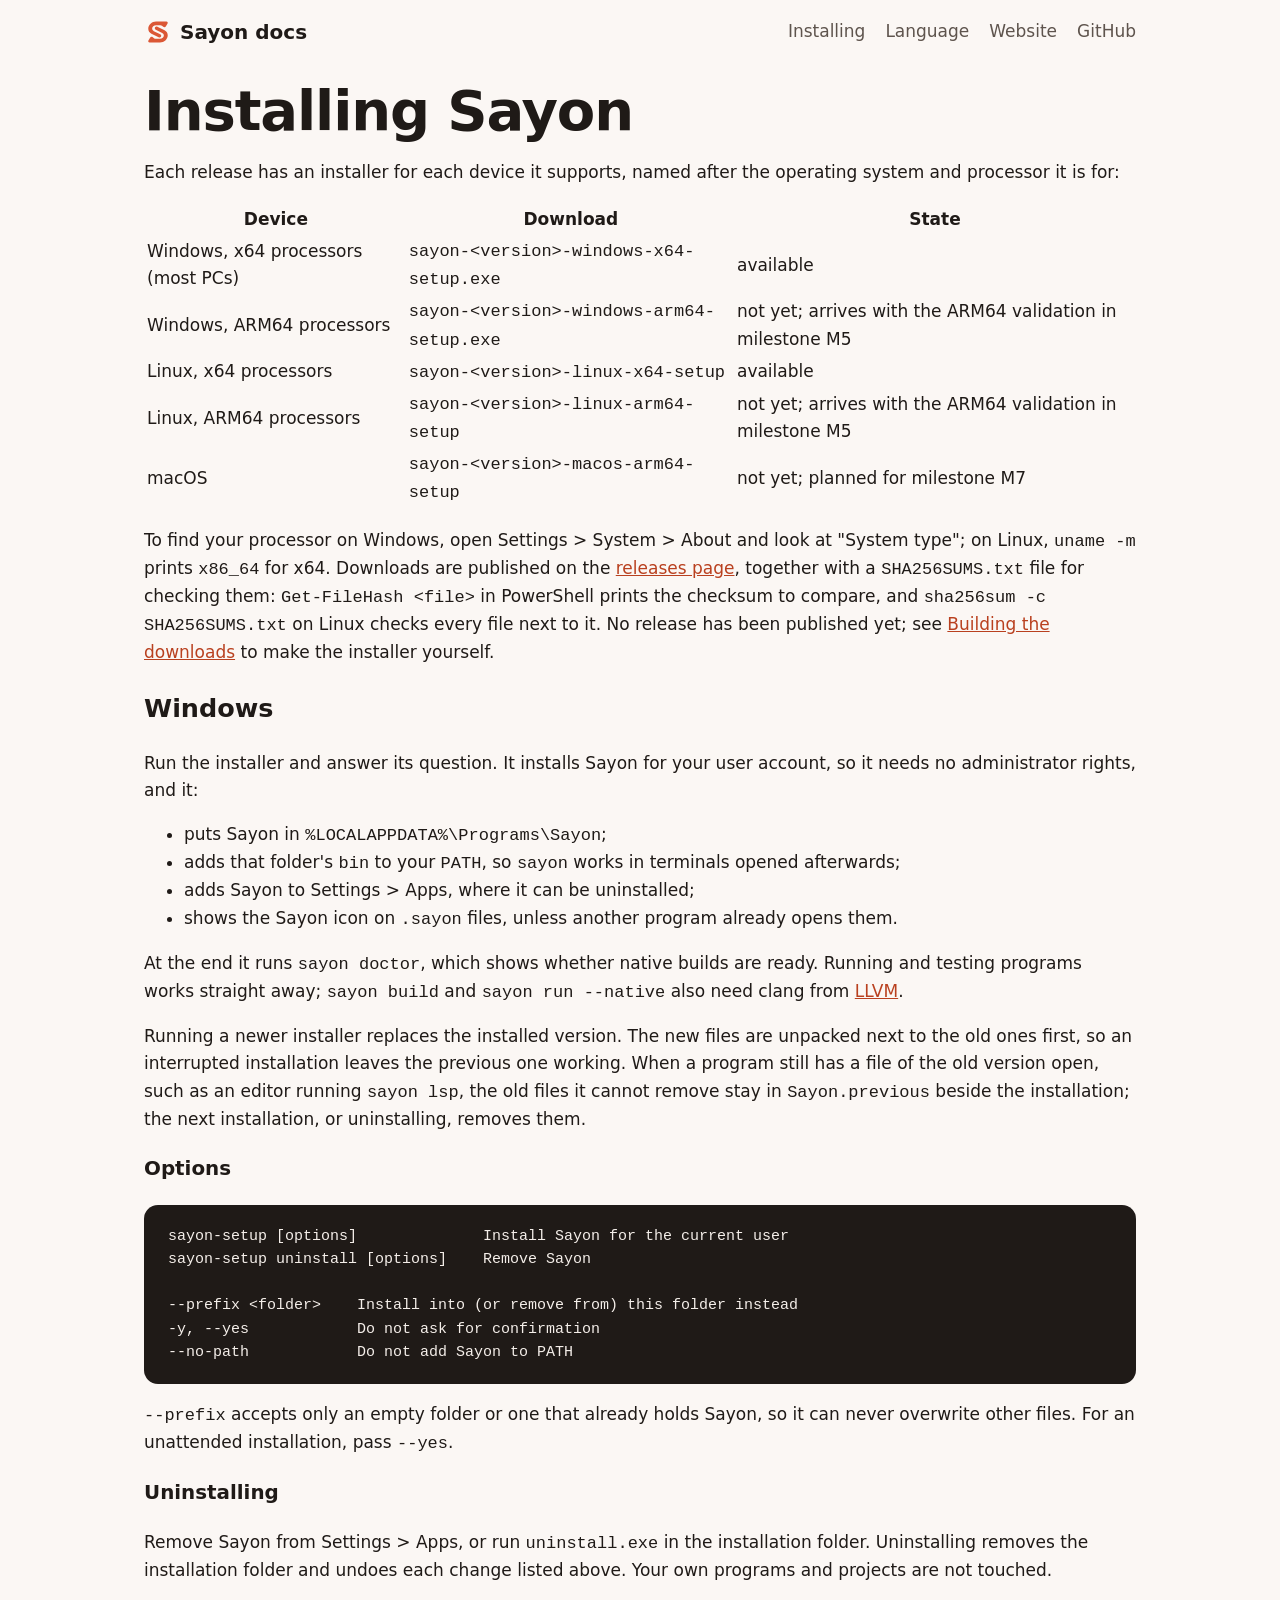
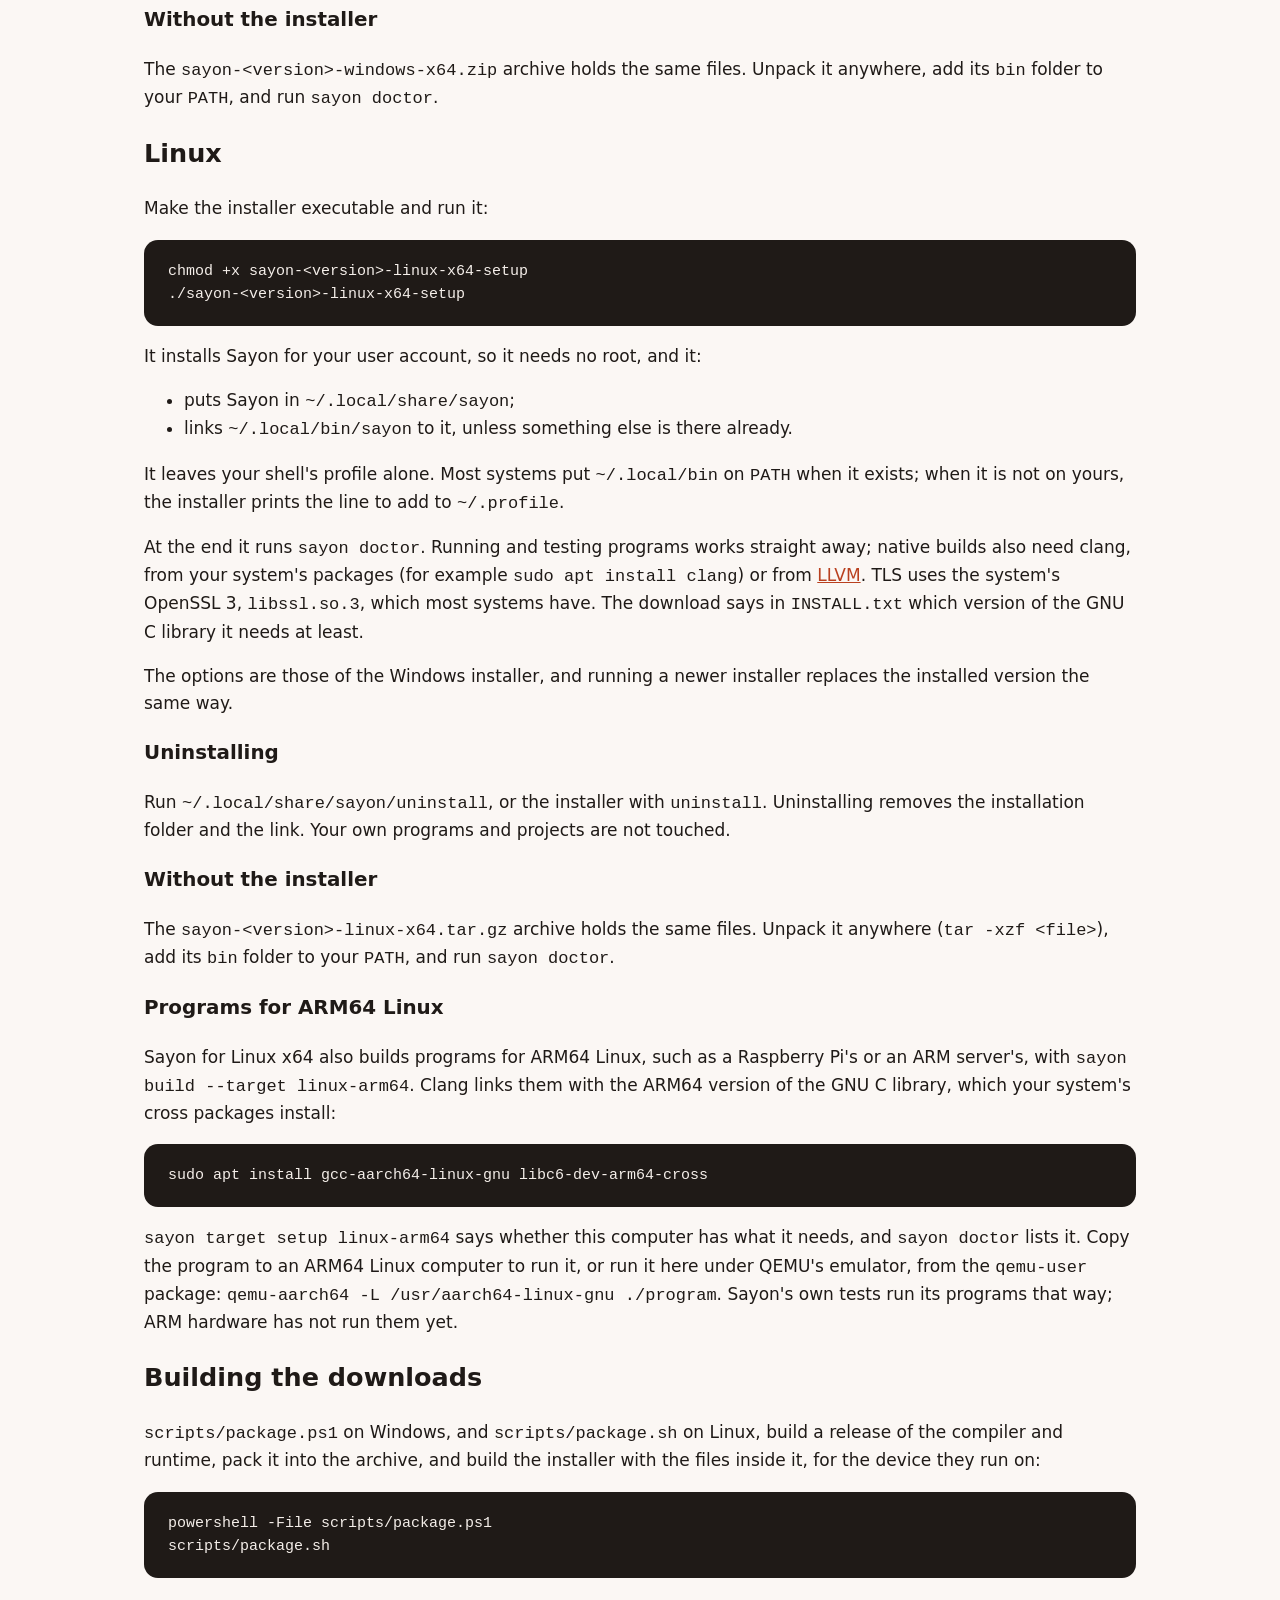
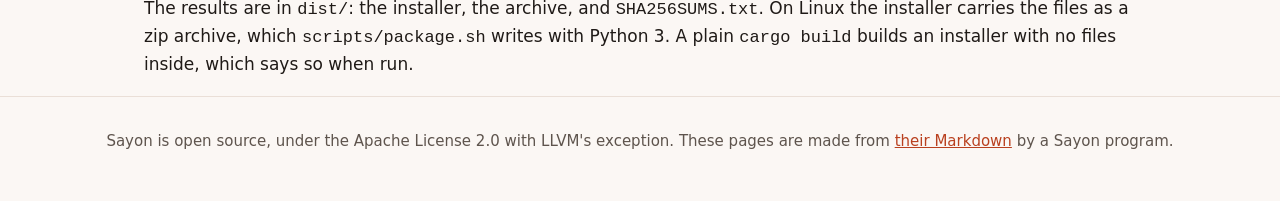
==== site/installing.html @ 5ec26044 "Document building programs for Linux ARM64 installing.md says how Sayon for Linux x64 builds program" ====
<!doctype html>
<html lang="en">
<head>
  <meta charset="utf-8">
  <meta name="viewport" content="width=device-width, initial-scale=1">
  <title>Installing Sayon · Sayon</title>
  <link rel="icon" href="favicon.ico" sizes="any">
  <link rel="icon" href="images/logo.svg" type="image/svg+xml">
  <link rel="stylesheet" href="style.css">
</head>
<body>
  <header class="bar">
    <a class="brand" href="index.html"><img src="images/logo.svg" alt="" width="28" height="28"> Sayon docs</a>
    <nav aria-label="Guides">
      <a href="installing.html" aria-current="page">Installing</a>
      <a href="language.html">Language</a>
      <a href="https://github.com/sayon-lang/www.sayon-lang.org">Website</a>
      <a href="https://github.com/sayon-lang/docs.sayon-lang.org">GitHub</a>
    </nav>
  </header>
  <div class="page">
    <main class="text">
<h1 id="installing-sayon">Installing Sayon</h1>
<p>Each release has an installer for each device it supports, named after the operating system and processor it is for:</p>
<div class="table"><table>
<thead><tr><th>Device</th><th>Download</th><th>State</th></tr></thead>
<tbody>
<tr><td>Windows, x64 processors (most PCs)</td><td><code>sayon-&lt;version&gt;-windows-x64-setup.exe</code></td><td>available</td></tr>
<tr><td>Windows, ARM64 processors</td><td><code>sayon-&lt;version&gt;-windows-arm64-setup.exe</code></td><td>not yet; arrives with the ARM64 validation in milestone M5</td></tr>
<tr><td>Linux, x64 processors</td><td><code>sayon-&lt;version&gt;-linux-x64-setup</code></td><td>available</td></tr>
<tr><td>Linux, ARM64 processors</td><td><code>sayon-&lt;version&gt;-linux-arm64-setup</code></td><td>not yet; arrives with the ARM64 validation in milestone M5</td></tr>
<tr><td>macOS</td><td><code>sayon-&lt;version&gt;-macos-arm64-setup</code></td><td>not yet; planned for milestone M7</td></tr>
</tbody></table></div>
<p>To find your processor on Windows, open Settings &gt; System &gt; About and look at "System type"; on Linux, <code>uname -m</code> prints <code>x86_64</code> for x64. Downloads are published on the <a href="https://github.com/sayon-lang/sayon/releases">releases page</a>, together with a <code>SHA256SUMS.txt</code> file for checking them: <code>Get-FileHash &lt;file&gt;</code> in PowerShell prints the checksum to compare, and <code>sha256sum -c SHA256SUMS.txt</code> on Linux checks every file next to it. No release has been published yet; see <a href="#building-the-downloads">Building the downloads</a> to make the installer yourself.</p>
<h2 id="windows">Windows</h2>
<p>Run the installer and answer its question. It installs Sayon for your user account, so it needs no administrator rights, and it:</p>
<ul>
<li>puts Sayon in <code>%LOCALAPPDATA%\Programs\Sayon</code>;</li>
<li>adds that folder's <code>bin</code> to your <code>PATH</code>, so <code>sayon</code> works in terminals opened afterwards;</li>
<li>adds Sayon to Settings &gt; Apps, where it can be uninstalled;</li>
<li>shows the Sayon icon on <code>.sayon</code> files, unless another program already opens them.</li>
</ul>
<p>At the end it runs <code>sayon doctor</code>, which shows whether native builds are ready. Running and testing programs works straight away; <code>sayon build</code> and <code>sayon run --native</code> also need clang from <a href="https://releases.llvm.org">LLVM</a>.</p>
<p>Running a newer installer replaces the installed version. The new files are unpacked next to the old ones first, so an interrupted installation leaves the previous one working. When a program still has a file of the old version open, such as an editor running <code>sayon lsp</code>, the old files it cannot remove stay in <code>Sayon.previous</code> beside the installation; the next installation, or uninstalling, removes them.</p>
<h3 id="options">Options</h3>
<pre><code class="language-text">sayon-setup [options]              Install Sayon for the current user
sayon-setup uninstall [options]    Remove Sayon

--prefix &lt;folder&gt;    Install into (or remove from) this folder instead
-y, --yes            Do not ask for confirmation
--no-path            Do not add Sayon to PATH</code></pre>
<p><code>--prefix</code> accepts only an empty folder or one that already holds Sayon, so it can never overwrite other files. For an unattended installation, pass <code>--yes</code>.</p>
<h3 id="uninstalling">Uninstalling</h3>
<p>Remove Sayon from Settings &gt; Apps, or run <code>uninstall.exe</code> in the installation folder. Uninstalling removes the installation folder and undoes each change listed above. Your own programs and projects are not touched.</p>
<h3 id="without-the-installer">Without the installer</h3>
<p>The <code>sayon-&lt;version&gt;-windows-x64.zip</code> archive holds the same files. Unpack it anywhere, add its <code>bin</code> folder to your <code>PATH</code>, and run <code>sayon doctor</code>.</p>
<h2 id="linux">Linux</h2>
<p>Make the installer executable and run it:</p>
<pre><code class="language-text">chmod +x sayon-&lt;version&gt;-linux-x64-setup
./sayon-&lt;version&gt;-linux-x64-setup</code></pre>
<p>It installs Sayon for your user account, so it needs no root, and it:</p>
<ul>
<li>puts Sayon in <code>~/.local/share/sayon</code>;</li>
<li>links <code>~/.local/bin/sayon</code> to it, unless something else is there already.</li>
</ul>
<p>It leaves your shell's profile alone. Most systems put <code>~/.local/bin</code> on <code>PATH</code> when it exists; when it is not on yours, the installer prints the line to add to <code>~/.profile</code>.</p>
<p>At the end it runs <code>sayon doctor</code>. Running and testing programs works straight away; native builds also need clang, from your system's packages (for example <code>sudo apt install clang</code>) or from <a href="https://releases.llvm.org">LLVM</a>. TLS uses the system's OpenSSL 3, <code>libssl.so.3</code>, which most systems have. The download says in <code>INSTALL.txt</code> which version of the GNU C library it needs at least.</p>
<p>The options are those of the Windows installer, and running a newer installer replaces the installed version the same way.</p>
<h3 id="uninstalling-1">Uninstalling</h3>
<p>Run <code>~/.local/share/sayon/uninstall</code>, or the installer with <code>uninstall</code>. Uninstalling removes the installation folder and the link. Your own programs and projects are not touched.</p>
<h3 id="without-the-installer-1">Without the installer</h3>
<p>The <code>sayon-&lt;version&gt;-linux-x64.tar.gz</code> archive holds the same files. Unpack it anywhere (<code>tar -xzf &lt;file&gt;</code>), add its <code>bin</code> folder to your <code>PATH</code>, and run <code>sayon doctor</code>.</p>
<h3 id="programs-for-arm64-linux">Programs for ARM64 Linux</h3>
<p>Sayon for Linux x64 also builds programs for ARM64 Linux, such as a Raspberry Pi's or an ARM server's, with <code>sayon build --target linux-arm64</code>. Clang links them with the ARM64 version of the GNU C library, which your system's cross packages install:</p>
<pre><code class="language-text">sudo apt install gcc-aarch64-linux-gnu libc6-dev-arm64-cross</code></pre>
<p><code>sayon target setup linux-arm64</code> says whether this computer has what it needs, and <code>sayon doctor</code> lists it. Copy the program to an ARM64 Linux computer to run it, or run it here under QEMU's emulator, from the <code>qemu-user</code> package: <code>qemu-aarch64 -L /usr/aarch64-linux-gnu ./program</code>. Sayon's own tests run its programs that way; ARM hardware has not run them yet.</p>
<h2 id="building-the-downloads">Building the downloads</h2>
<p><code>scripts/package.ps1</code> on Windows, and <code>scripts/package.sh</code> on Linux, build a release of the compiler and runtime, pack it into the archive, and build the installer with the files inside it, for the device they run on:</p>
<pre><code class="language-text">powershell -File scripts/package.ps1
scripts/package.sh</code></pre>
<p>The results are in <code>dist/</code>: the installer, the archive, and <code>SHA256SUMS.txt</code>. On Linux the installer carries the files as a zip archive, which <code>scripts/package.sh</code> writes with Python 3. A plain <code>cargo build</code> builds an installer with no files inside, which says so when run.</p>
    </main>
  </div>
  <footer>
    <p>Sayon is open source, under the Apache License 2.0 with LLVM's exception. These pages are made from <a href="https://github.com/sayon-lang/docs.sayon-lang.org">their Markdown</a> by a Sayon program.</p>
  </footer>
</body>
</html>
---- site/style.css ----
/* Sayon's website: one page, the system's own fonts, and the logo's vermilion. */

:root {
  --vermilion: #db5735;
  --accent: #b9401f;
  --ink: #1f1a17;
  --muted: #5e544d;
  --paper: #fbf7f4;
  --card: #ffffff;
  --line: #eadfd7;
  --code-bg: #1f1a17;
  --code-ink: #f4eee9;
  --code-keyword: #ff8f6b;
  --code-type: #f2c46d;
  --code-string: #a6d189;
  --code-number: #e5a8ff;
  --code-comment: #a3978e;
  color-scheme: light dark;
}

@media (prefers-color-scheme: dark) {
  :root {
    --accent: #f07a57;
    --ink: #f4eee9;
    --muted: #c2b6ad;
    --paper: #161210;
    --card: #211b18;
    --line: #3a302b;
    --code-bg: #0f0c0a;
  }
}

* {
  box-sizing: border-box;
}

body {
  margin: 0;
  background: var(--paper);
  color: var(--ink);
  font: 17px/1.6 system-ui, -apple-system, "Segoe UI", Roboto, "Helvetica Neue", Arial, sans-serif;
}

a {
  color: var(--accent);
}

code,
pre {
  font-family: ui-monospace, "Cascadia Code", "SF Mono", Consolas, "Liberation Mono", monospace;
}

.bar {
  display: flex;
  align-items: center;
  justify-content: space-between;
  gap: 16px;
  flex-wrap: wrap;
  max-width: 1040px;
  margin: 0 auto;
  padding: 16px 24px;
}

.brand {
  display: flex;
  align-items: center;
  gap: 8px;
  color: var(--ink);
  font-weight: 700;
  font-size: 20px;
  text-decoration: none;
}

nav {
  display: flex;
  gap: 20px;
  flex-wrap: wrap;
}

nav a {
  color: var(--muted);
  text-decoration: none;
}

nav a:hover {
  color: var(--accent);
}

main {
  max-width: 1040px;
  margin: 0 auto;
  padding: 0 24px;
}

.hero {
  text-align: center;
  padding: 48px 0 32px;
}

.mark {
  width: 160px;
  height: 160px;
}

h1 {
  margin: 16px 0;
  font-size: clamp(34px, 6vw, 56px);
  line-height: 1.1;
  letter-spacing: -0.02em;
}

h1 span {
  color: var(--vermilion);
}

.lead {
  max-width: 640px;
  margin: 0 auto;
  color: var(--muted);
  font-size: 19px;
}

.actions {
  display: flex;
  justify-content: center;
  gap: 12px;
  flex-wrap: wrap;
  margin-top: 28px;
}

.button {
  padding: 12px 22px;
  border: 1px solid var(--line);
  border-radius: 999px;
  background: var(--card);
  color: var(--ink);
  font-weight: 600;
  text-decoration: none;
}

.button.primary {
  border-color: var(--vermilion);
  background: var(--vermilion);
  color: #fff;
}

.button:hover {
  border-color: var(--vermilion);
}

.sample {
  max-width: 680px;
  margin: 16px auto 56px;
}

pre {
  margin: 0;
  padding: 20px 24px;
  overflow-x: auto;
  border-radius: 14px;
  background: var(--code-bg);
  color: var(--code-ink);
  font-size: 15px;
  line-height: 1.55;
}

.k { color: var(--code-keyword); }
.t { color: var(--code-type); }
.f { color: var(--code-ink); font-weight: 600; }
.s { color: var(--code-string); }
.i { color: var(--code-ink); }
.n { color: var(--code-number); }
.c { color: var(--code-comment); font-style: italic; }

.points {
  display: grid;
  grid-template-columns: repeat(auto-fit, minmax(220px, 1fr));
  gap: 16px;
}

.points article {
  padding: 22px;
  border: 1px solid var(--line);
  border-radius: 14px;
  background: var(--card);
}

.points h2 {
  margin: 0 0 8px;
  font-size: 19px;
}

.points p {
  margin: 0;
  color: var(--muted);
}

.points code {
  font-size: 0.92em;
}

.status,
.start {
  max-width: 680px;
  margin: 56px auto;
}

.status {
  padding: 20px 24px;
  border-left: 4px solid var(--vermilion);
  border-radius: 0 14px 14px 0;
  background: var(--card);
}

.status h2,
.start h2 {
  margin: 0 0 8px;
  font-size: 24px;
}

.status p {
  margin: 0;
  color: var(--muted);
}

.start ol {
  padding-left: 22px;
}

.start li {
  margin-bottom: 14px;
}

.start pre {
  margin-top: 10px;
}

@media (max-width: 560px) {
  .bar {
    justify-content: center;
    padding: 12px 16px;
  }

  nav {
    gap: 6px 16px;
    justify-content: center;
    font-size: 15px;
  }

  main {
    padding: 0 16px;
  }

  .hero {
    padding-top: 24px;
  }

  .mark {
    width: 112px;
    height: 112px;
  }
}

footer {
  display: flex;
  align-items: center;
  justify-content: center;
  gap: 10px;
  padding: 32px 24px 48px;
  border-top: 1px solid var(--line);
  color: var(--muted);
  font-size: 15px;
  text-align: center;
}

footer p {
  margin: 0;
}
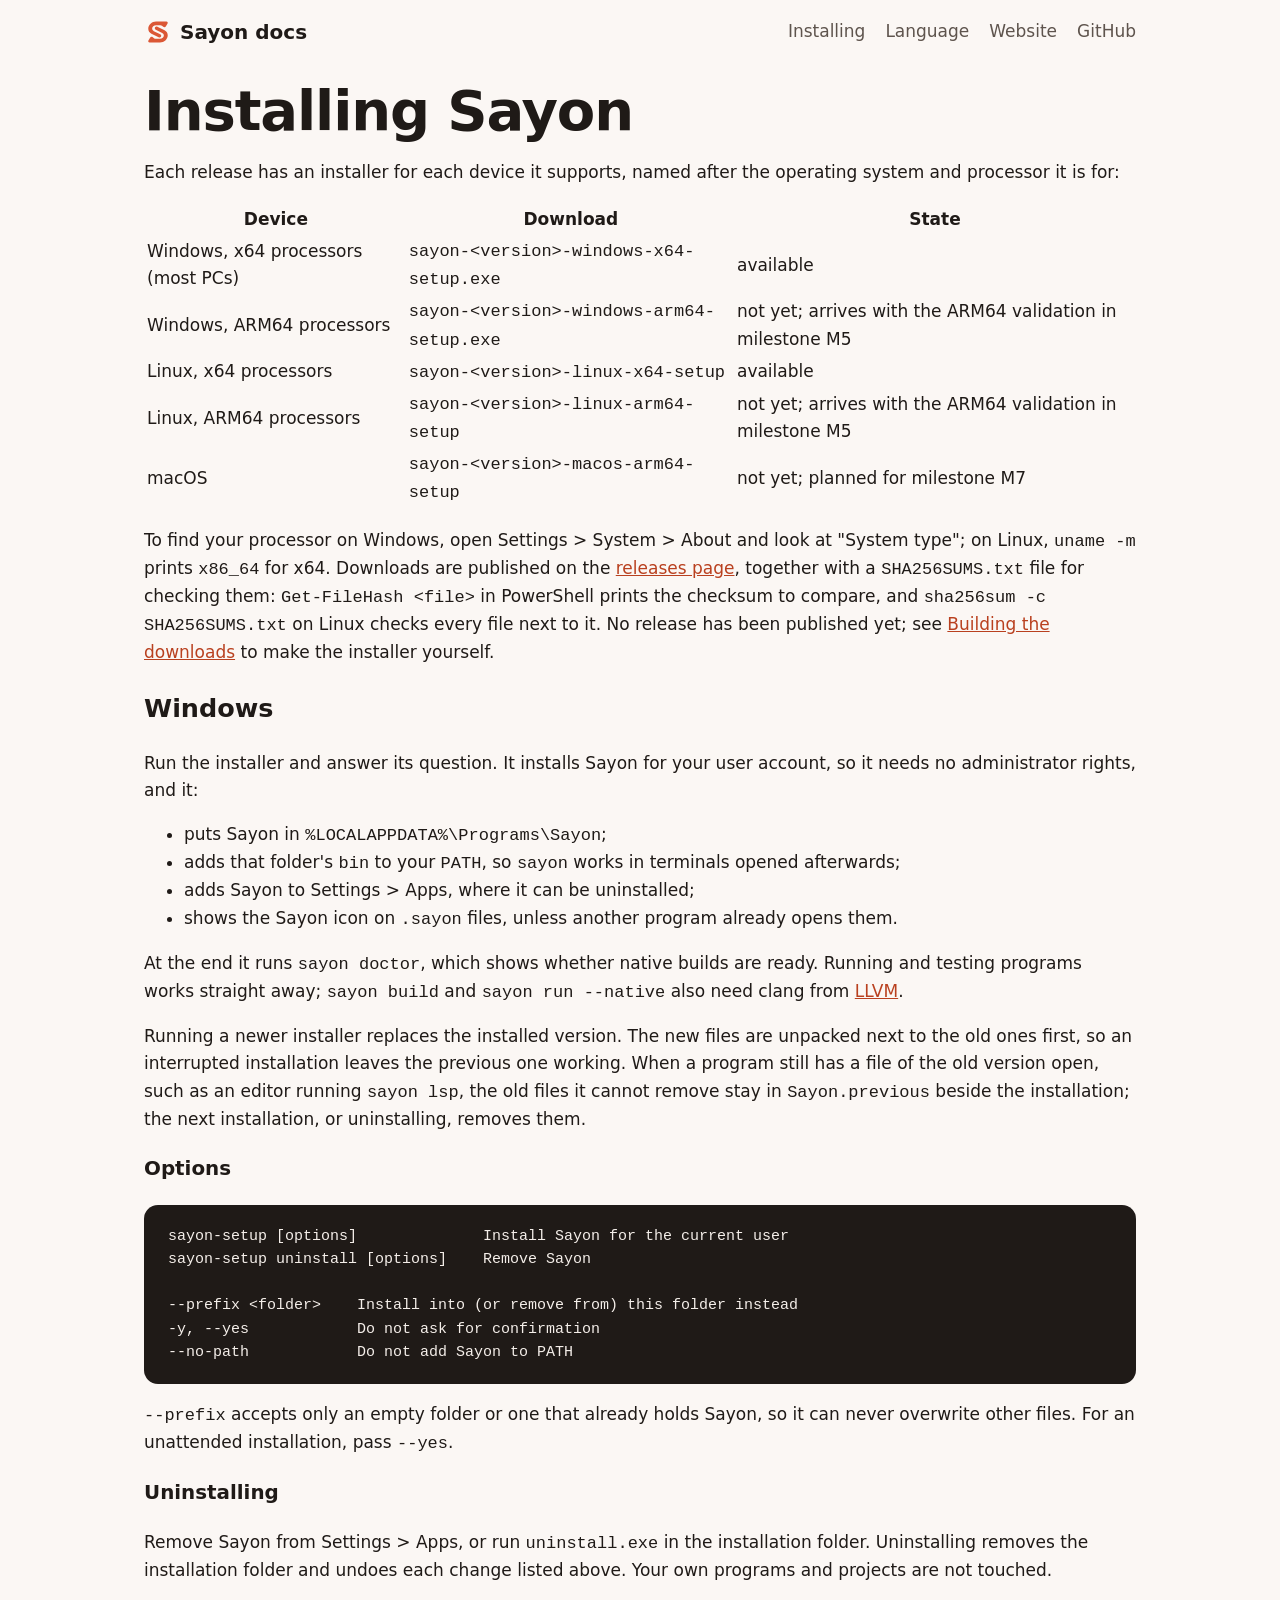
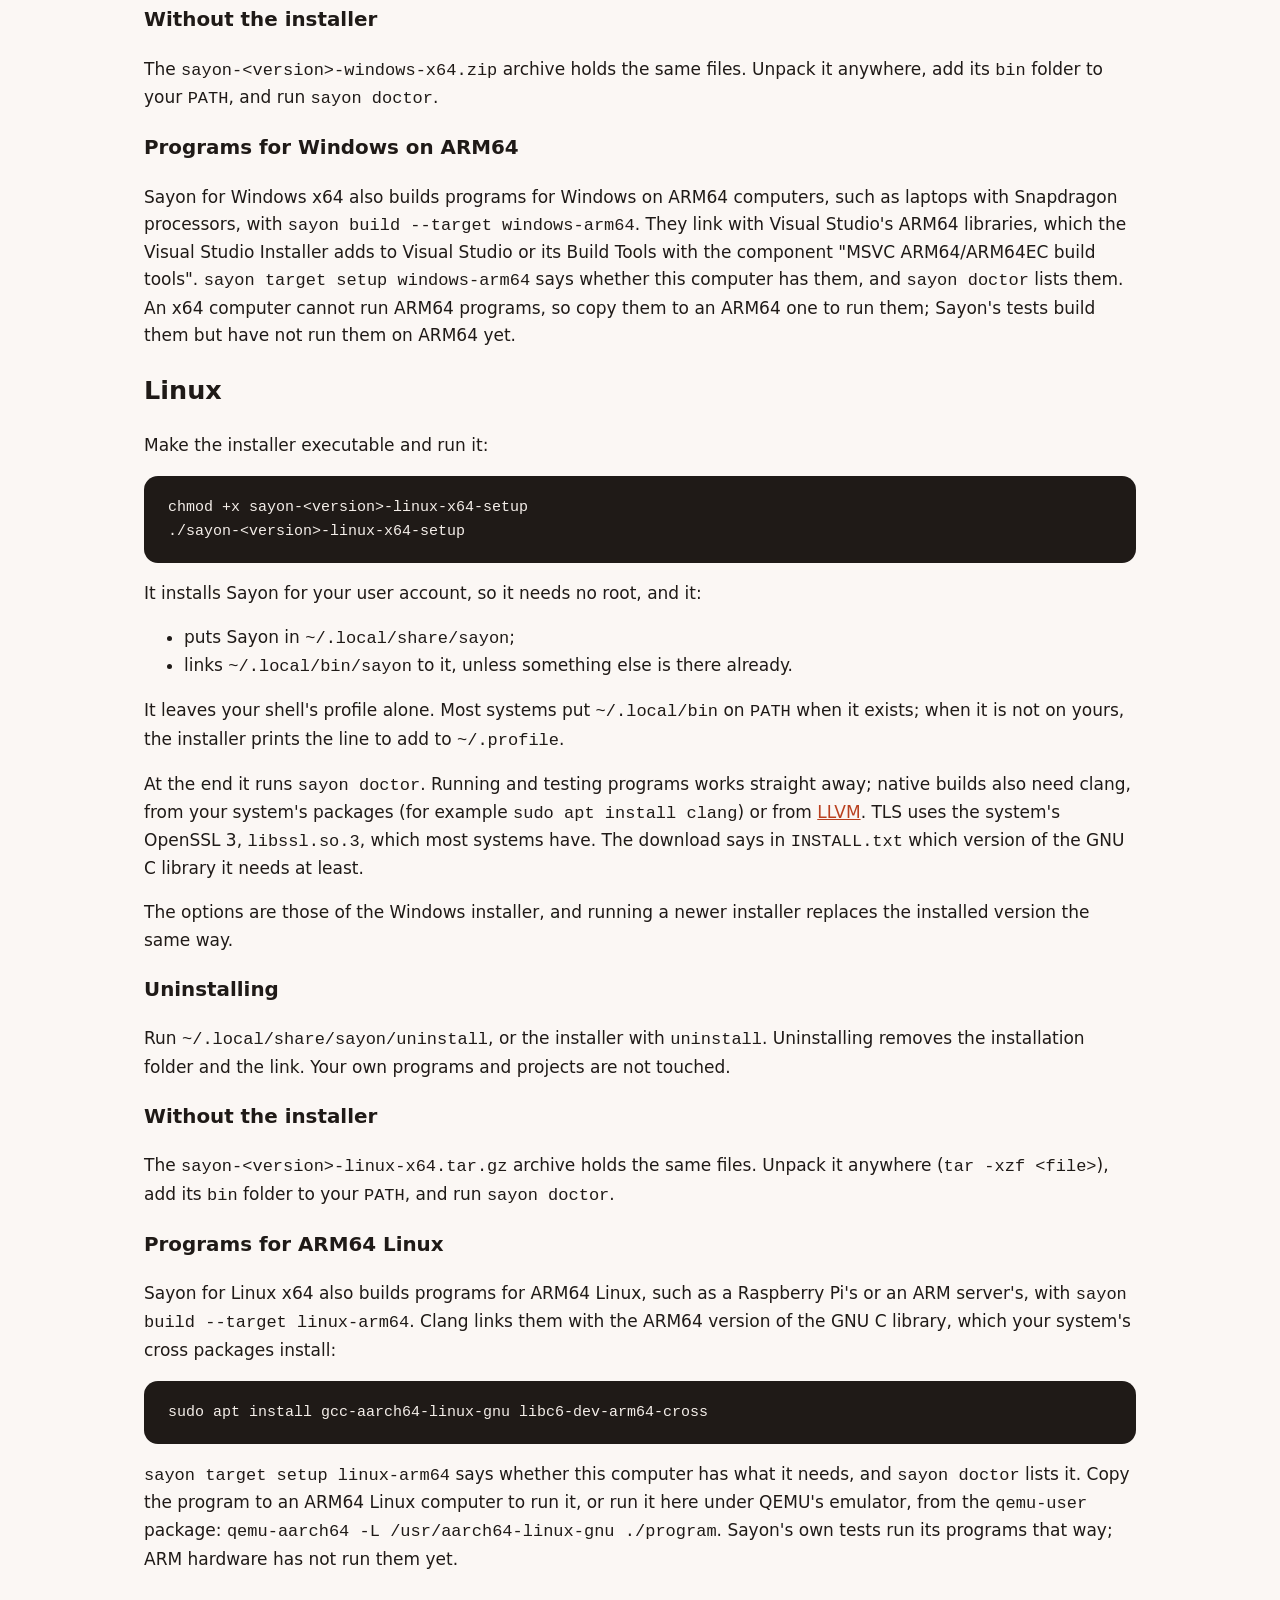
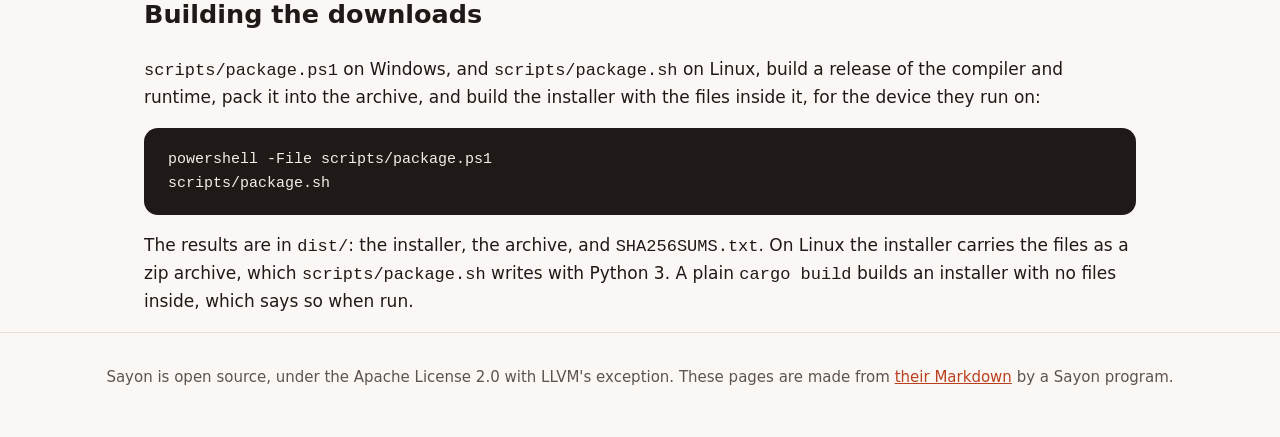
==== commit 245e7c5c: "Document building programs for Windows ARM64 installing.md says how Sayon for Windows x64 builds pro" ====
--- a/site/installing.html
+++ b/site/installing.html
@@ -54,6 +54,8 @@
 <p>Remove Sayon from Settings &gt; Apps, or run <code>uninstall.exe</code> in the installation folder. Uninstalling removes the installation folder and undoes each change listed above. Your own programs and projects are not touched.</p>
 <h3 id="without-the-installer">Without the installer</h3>
 <p>The <code>sayon-&lt;version&gt;-windows-x64.zip</code> archive holds the same files. Unpack it anywhere, add its <code>bin</code> folder to your <code>PATH</code>, and run <code>sayon doctor</code>.</p>
+<h3 id="programs-for-windows-on-arm64">Programs for Windows on ARM64</h3>
+<p>Sayon for Windows x64 also builds programs for Windows on ARM64 computers, such as laptops with Snapdragon processors, with <code>sayon build --target windows-arm64</code>. They link with Visual Studio's ARM64 libraries, which the Visual Studio Installer adds to Visual Studio or its Build Tools with the component "MSVC ARM64/ARM64EC build tools". <code>sayon target setup windows-arm64</code> says whether this computer has them, and <code>sayon doctor</code> lists them. An x64 computer cannot run ARM64 programs, so copy them to an ARM64 one to run them; Sayon's tests build them but have not run them on ARM64 yet.</p>
 <h2 id="linux">Linux</h2>
 <p>Make the installer executable and run it:</p>
 <pre><code class="language-text">chmod +x sayon-&lt;version&gt;-linux-x64-setup
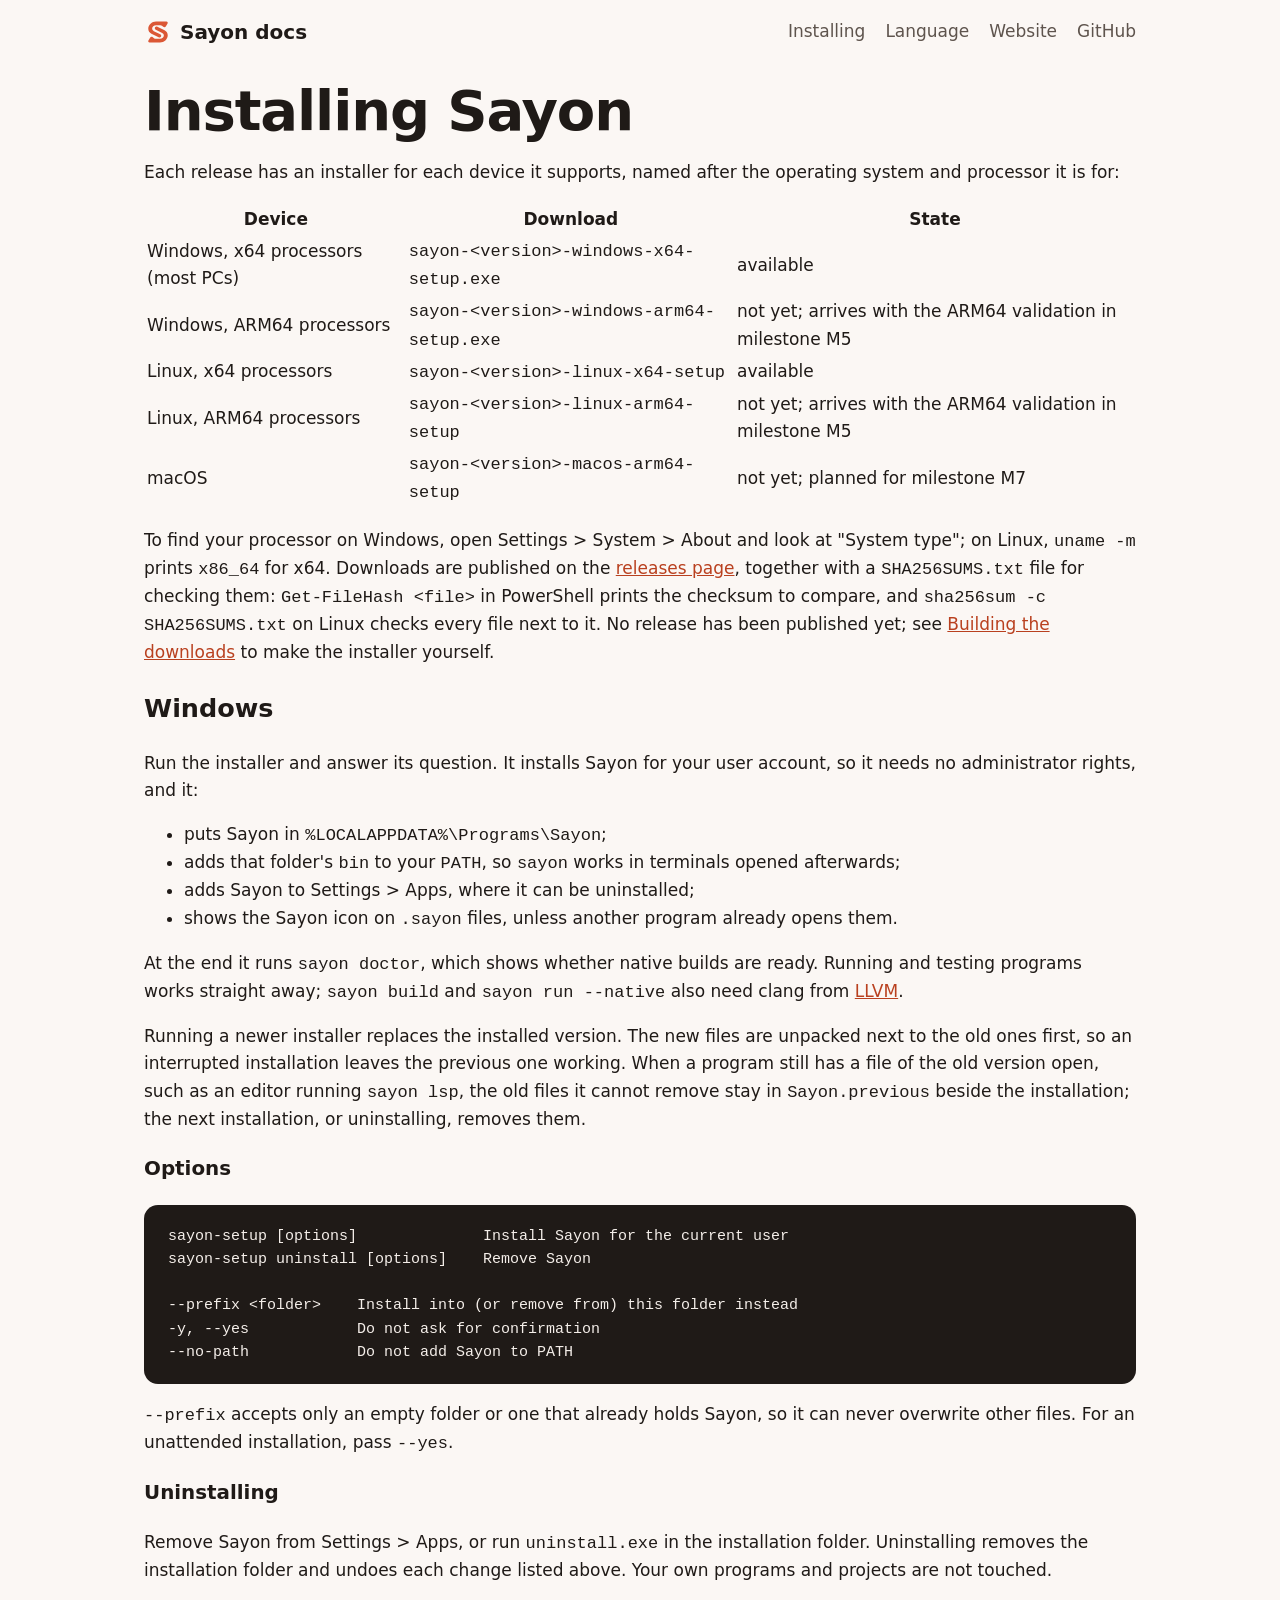
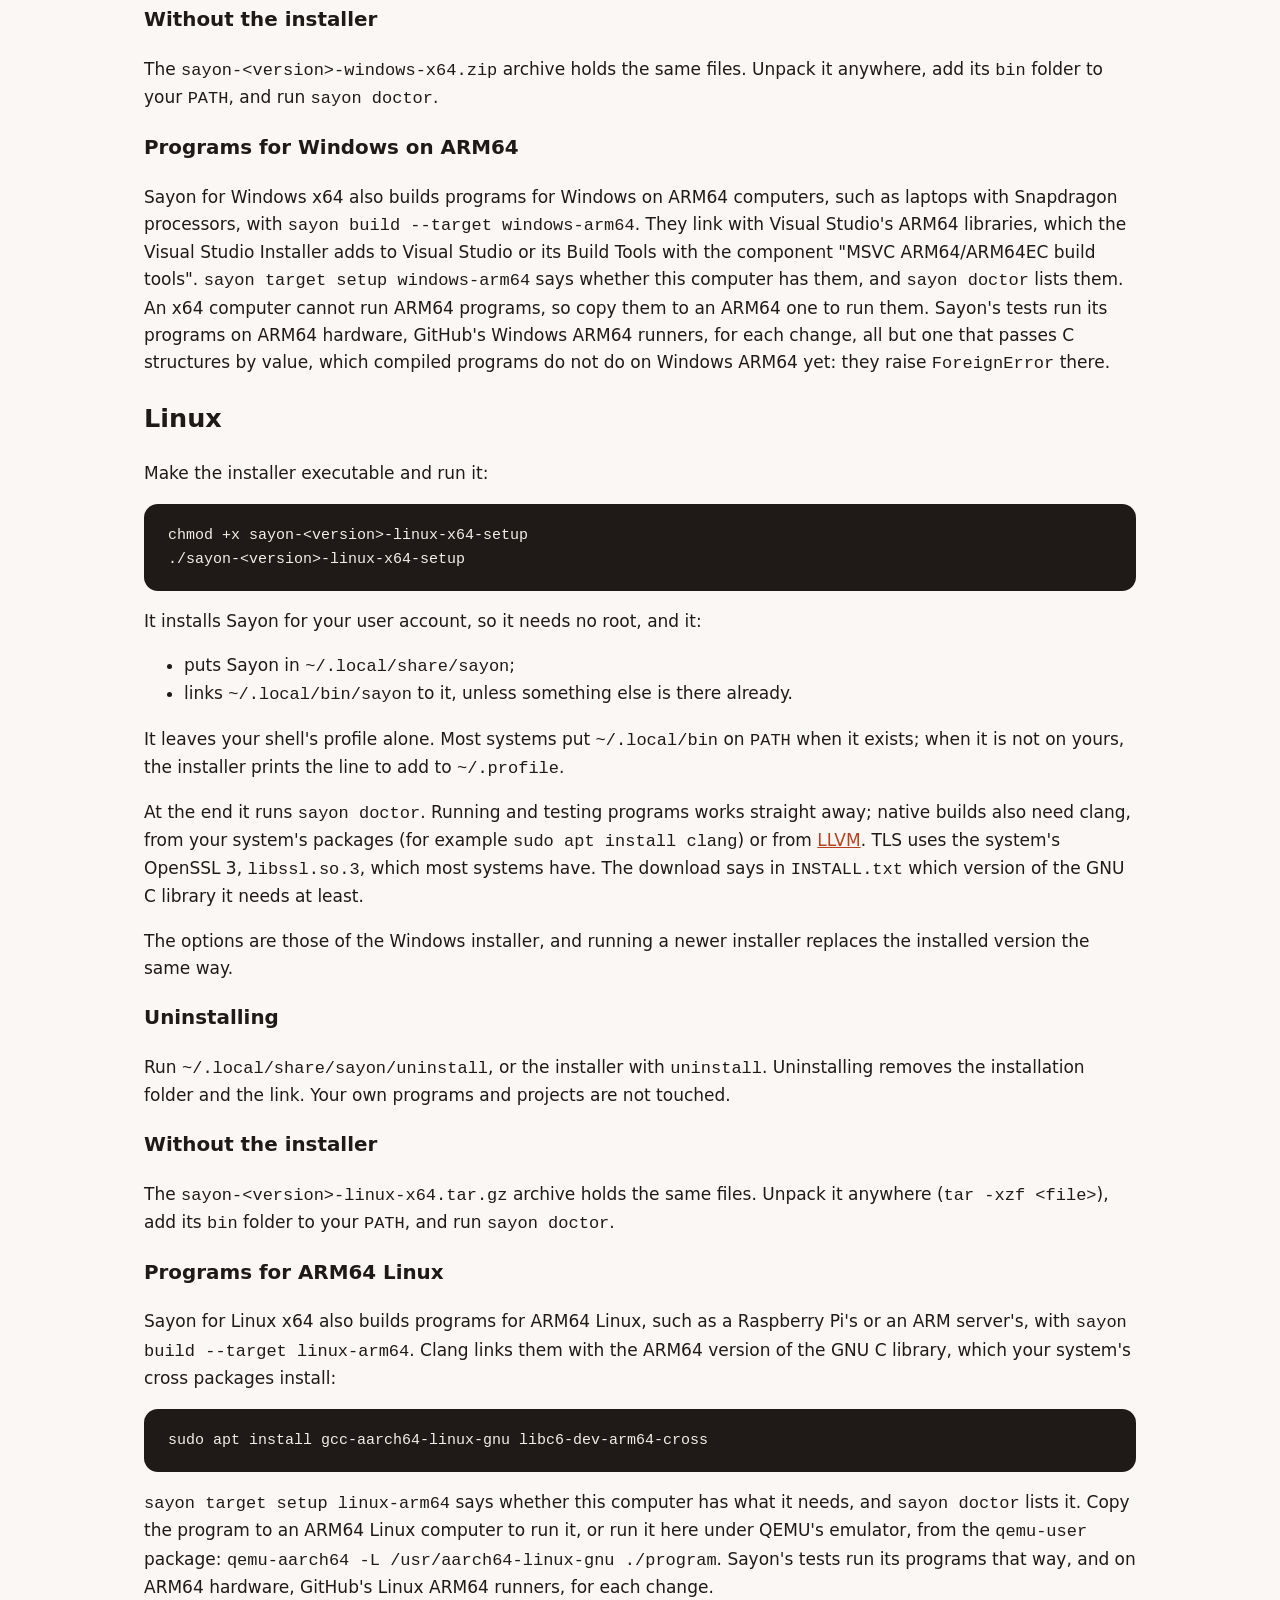
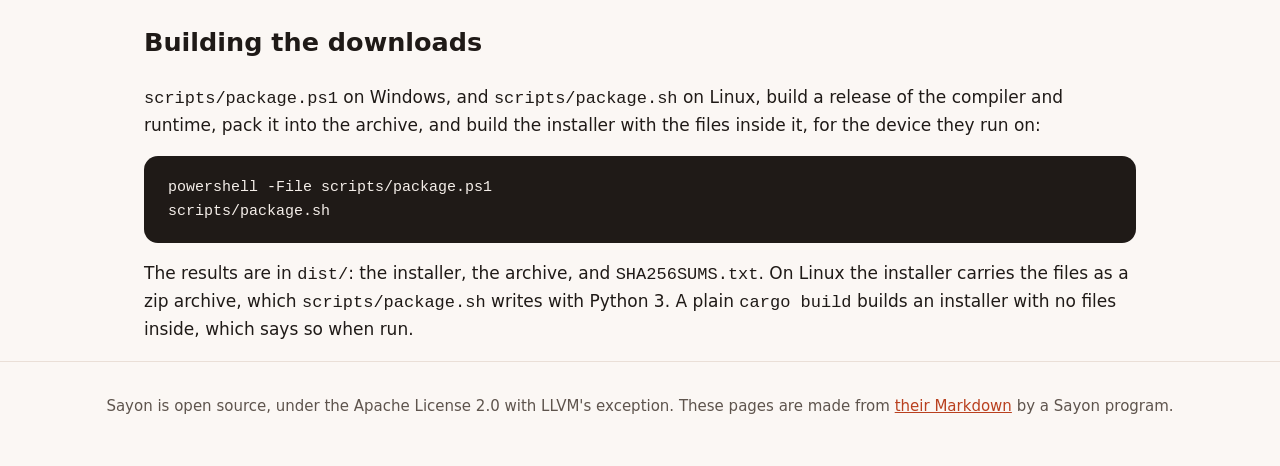
==== commit b37f685b: "Say that ARM64 hardware runs Sayon's programs GitHub's ARM64 runners run Sayon's tests for each chan" ====
--- a/site/installing.html
+++ b/site/installing.html
@@ -55,7 +55,7 @@
 <h3 id="without-the-installer">Without the installer</h3>
 <p>The <code>sayon-&lt;version&gt;-windows-x64.zip</code> archive holds the same files. Unpack it anywhere, add its <code>bin</code> folder to your <code>PATH</code>, and run <code>sayon doctor</code>.</p>
 <h3 id="programs-for-windows-on-arm64">Programs for Windows on ARM64</h3>
-<p>Sayon for Windows x64 also builds programs for Windows on ARM64 computers, such as laptops with Snapdragon processors, with <code>sayon build --target windows-arm64</code>. They link with Visual Studio's ARM64 libraries, which the Visual Studio Installer adds to Visual Studio or its Build Tools with the component "MSVC ARM64/ARM64EC build tools". <code>sayon target setup windows-arm64</code> says whether this computer has them, and <code>sayon doctor</code> lists them. An x64 computer cannot run ARM64 programs, so copy them to an ARM64 one to run them; Sayon's tests build them but have not run them on ARM64 yet.</p>
+<p>Sayon for Windows x64 also builds programs for Windows on ARM64 computers, such as laptops with Snapdragon processors, with <code>sayon build --target windows-arm64</code>. They link with Visual Studio's ARM64 libraries, which the Visual Studio Installer adds to Visual Studio or its Build Tools with the component "MSVC ARM64/ARM64EC build tools". <code>sayon target setup windows-arm64</code> says whether this computer has them, and <code>sayon doctor</code> lists them. An x64 computer cannot run ARM64 programs, so copy them to an ARM64 one to run them. Sayon's tests run its programs on ARM64 hardware, GitHub's Windows ARM64 runners, for each change, all but one that passes C structures by value, which compiled programs do not do on Windows ARM64 yet: they raise <code>ForeignError</code> there.</p>
 <h2 id="linux">Linux</h2>
 <p>Make the installer executable and run it:</p>
 <pre><code class="language-text">chmod +x sayon-&lt;version&gt;-linux-x64-setup
@@ -75,7 +75,7 @@
 <h3 id="programs-for-arm64-linux">Programs for ARM64 Linux</h3>
 <p>Sayon for Linux x64 also builds programs for ARM64 Linux, such as a Raspberry Pi's or an ARM server's, with <code>sayon build --target linux-arm64</code>. Clang links them with the ARM64 version of the GNU C library, which your system's cross packages install:</p>
 <pre><code class="language-text">sudo apt install gcc-aarch64-linux-gnu libc6-dev-arm64-cross</code></pre>
-<p><code>sayon target setup linux-arm64</code> says whether this computer has what it needs, and <code>sayon doctor</code> lists it. Copy the program to an ARM64 Linux computer to run it, or run it here under QEMU's emulator, from the <code>qemu-user</code> package: <code>qemu-aarch64 -L /usr/aarch64-linux-gnu ./program</code>. Sayon's own tests run its programs that way; ARM hardware has not run them yet.</p>
+<p><code>sayon target setup linux-arm64</code> says whether this computer has what it needs, and <code>sayon doctor</code> lists it. Copy the program to an ARM64 Linux computer to run it, or run it here under QEMU's emulator, from the <code>qemu-user</code> package: <code>qemu-aarch64 -L /usr/aarch64-linux-gnu ./program</code>. Sayon's tests run its programs that way, and on ARM64 hardware, GitHub's Linux ARM64 runners, for each change.</p>
 <h2 id="building-the-downloads">Building the downloads</h2>
 <p><code>scripts/package.ps1</code> on Windows, and <code>scripts/package.sh</code> on Linux, build a release of the compiler and runtime, pack it into the archive, and build the installer with the files inside it, for the device they run on:</p>
 <pre><code class="language-text">powershell -File scripts/package.ps1
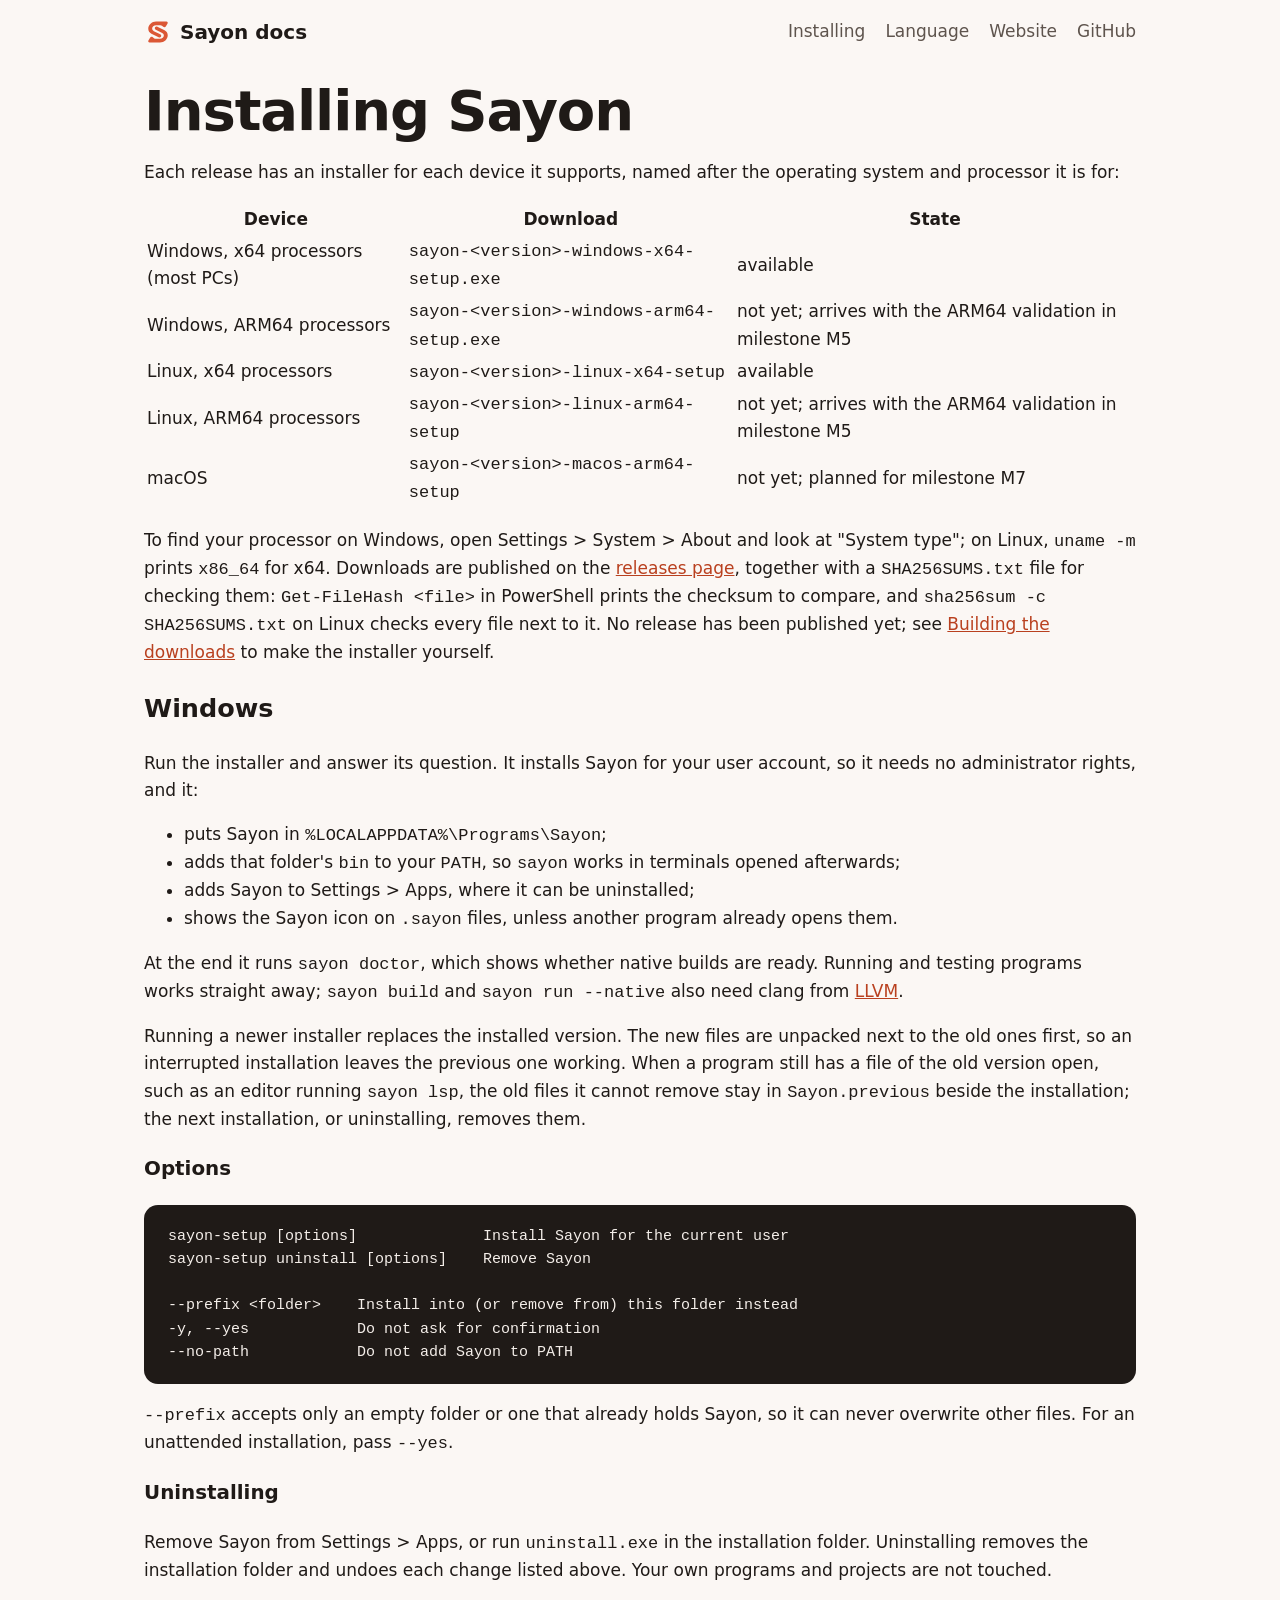
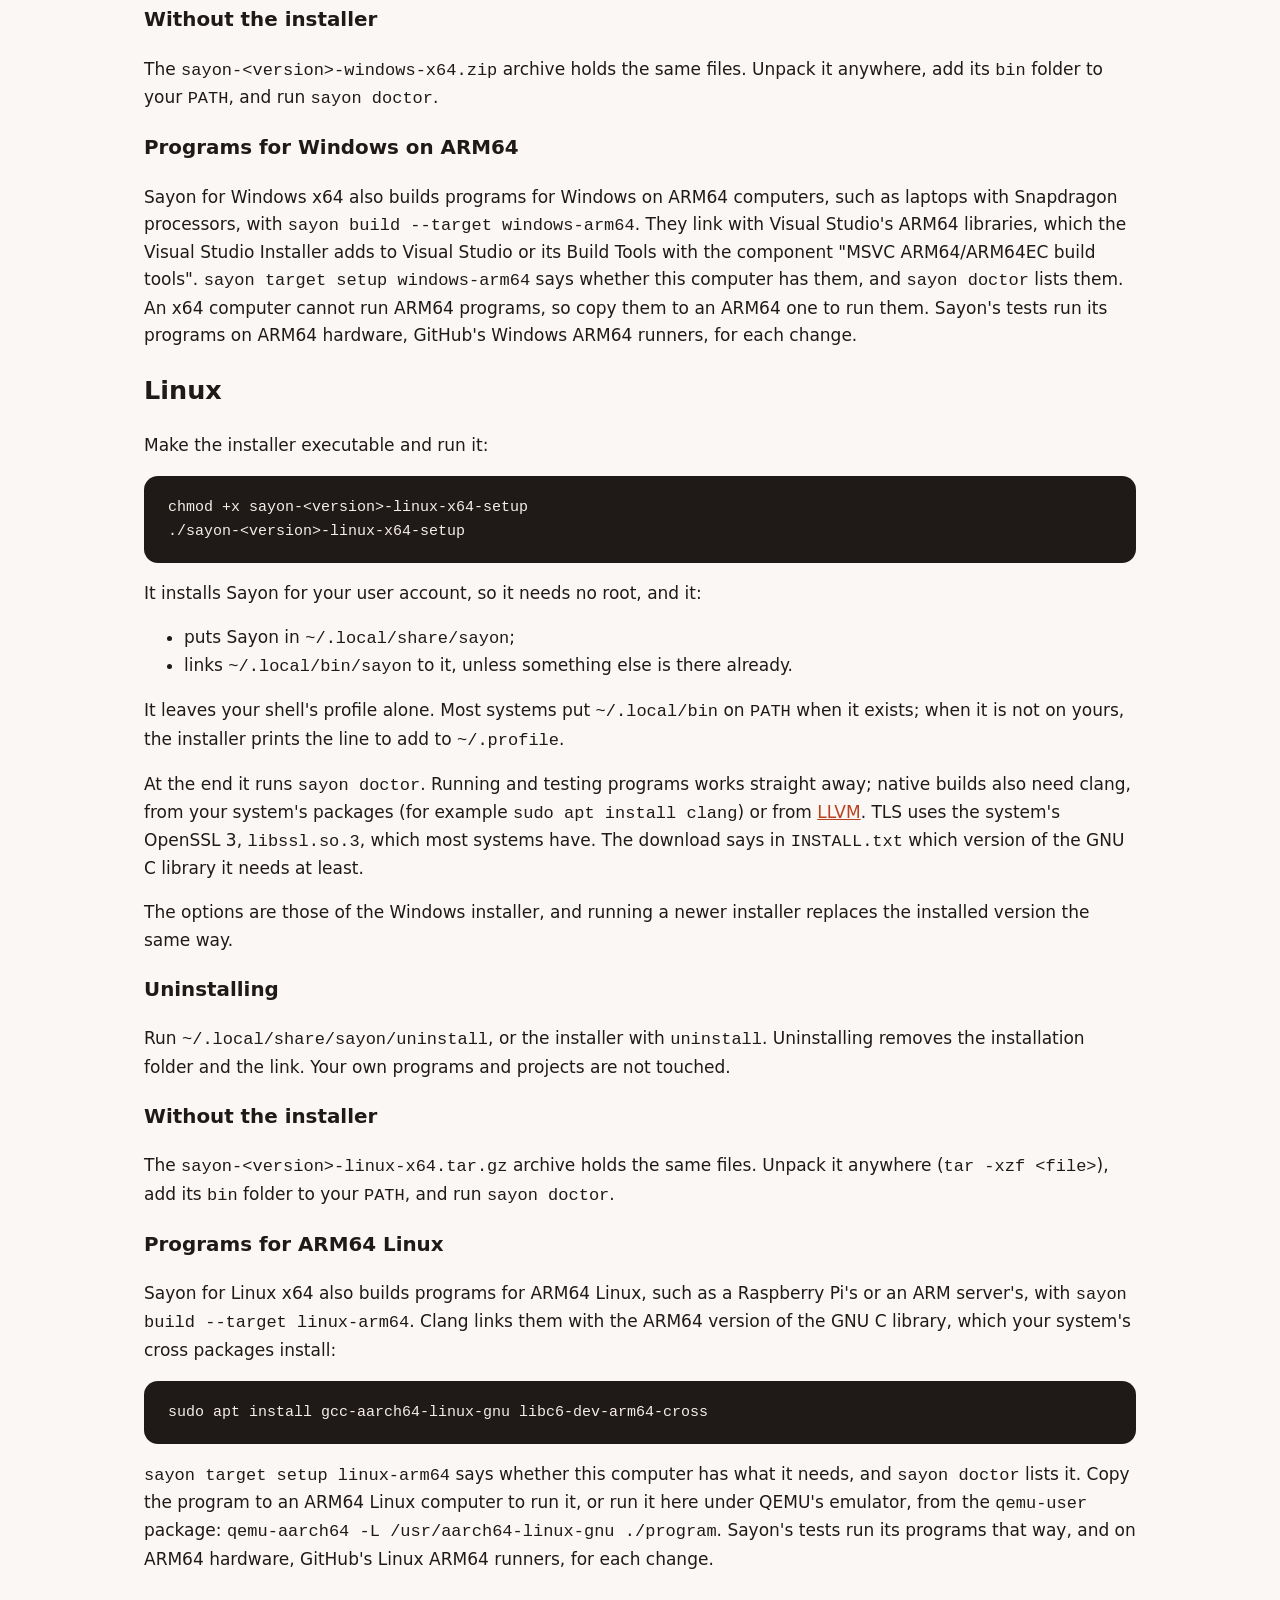
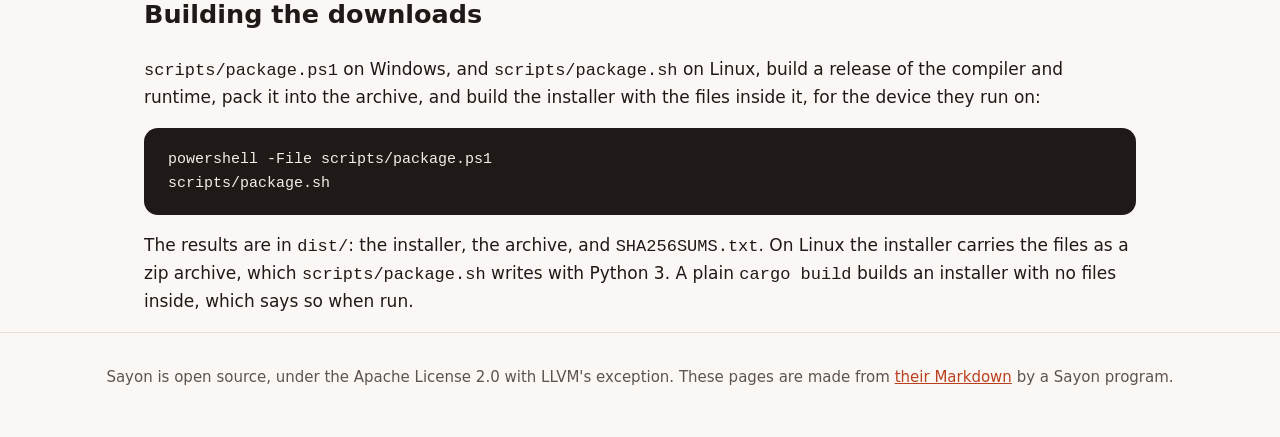
==== commit 2122997d: "Say that Windows ARM64 programs pass C structures The guide's C functions say that compiled programs" ====
--- a/site/installing.html
+++ b/site/installing.html
@@ -55,7 +55,7 @@
 <h3 id="without-the-installer">Without the installer</h3>
 <p>The <code>sayon-&lt;version&gt;-windows-x64.zip</code> archive holds the same files. Unpack it anywhere, add its <code>bin</code> folder to your <code>PATH</code>, and run <code>sayon doctor</code>.</p>
 <h3 id="programs-for-windows-on-arm64">Programs for Windows on ARM64</h3>
-<p>Sayon for Windows x64 also builds programs for Windows on ARM64 computers, such as laptops with Snapdragon processors, with <code>sayon build --target windows-arm64</code>. They link with Visual Studio's ARM64 libraries, which the Visual Studio Installer adds to Visual Studio or its Build Tools with the component "MSVC ARM64/ARM64EC build tools". <code>sayon target setup windows-arm64</code> says whether this computer has them, and <code>sayon doctor</code> lists them. An x64 computer cannot run ARM64 programs, so copy them to an ARM64 one to run them. Sayon's tests run its programs on ARM64 hardware, GitHub's Windows ARM64 runners, for each change, all but one that passes C structures by value, which compiled programs do not do on Windows ARM64 yet: they raise <code>ForeignError</code> there.</p>
+<p>Sayon for Windows x64 also builds programs for Windows on ARM64 computers, such as laptops with Snapdragon processors, with <code>sayon build --target windows-arm64</code>. They link with Visual Studio's ARM64 libraries, which the Visual Studio Installer adds to Visual Studio or its Build Tools with the component "MSVC ARM64/ARM64EC build tools". <code>sayon target setup windows-arm64</code> says whether this computer has them, and <code>sayon doctor</code> lists them. An x64 computer cannot run ARM64 programs, so copy them to an ARM64 one to run them. Sayon's tests run its programs on ARM64 hardware, GitHub's Windows ARM64 runners, for each change.</p>
 <h2 id="linux">Linux</h2>
 <p>Make the installer executable and run it:</p>
 <pre><code class="language-text">chmod +x sayon-&lt;version&gt;-linux-x64-setup
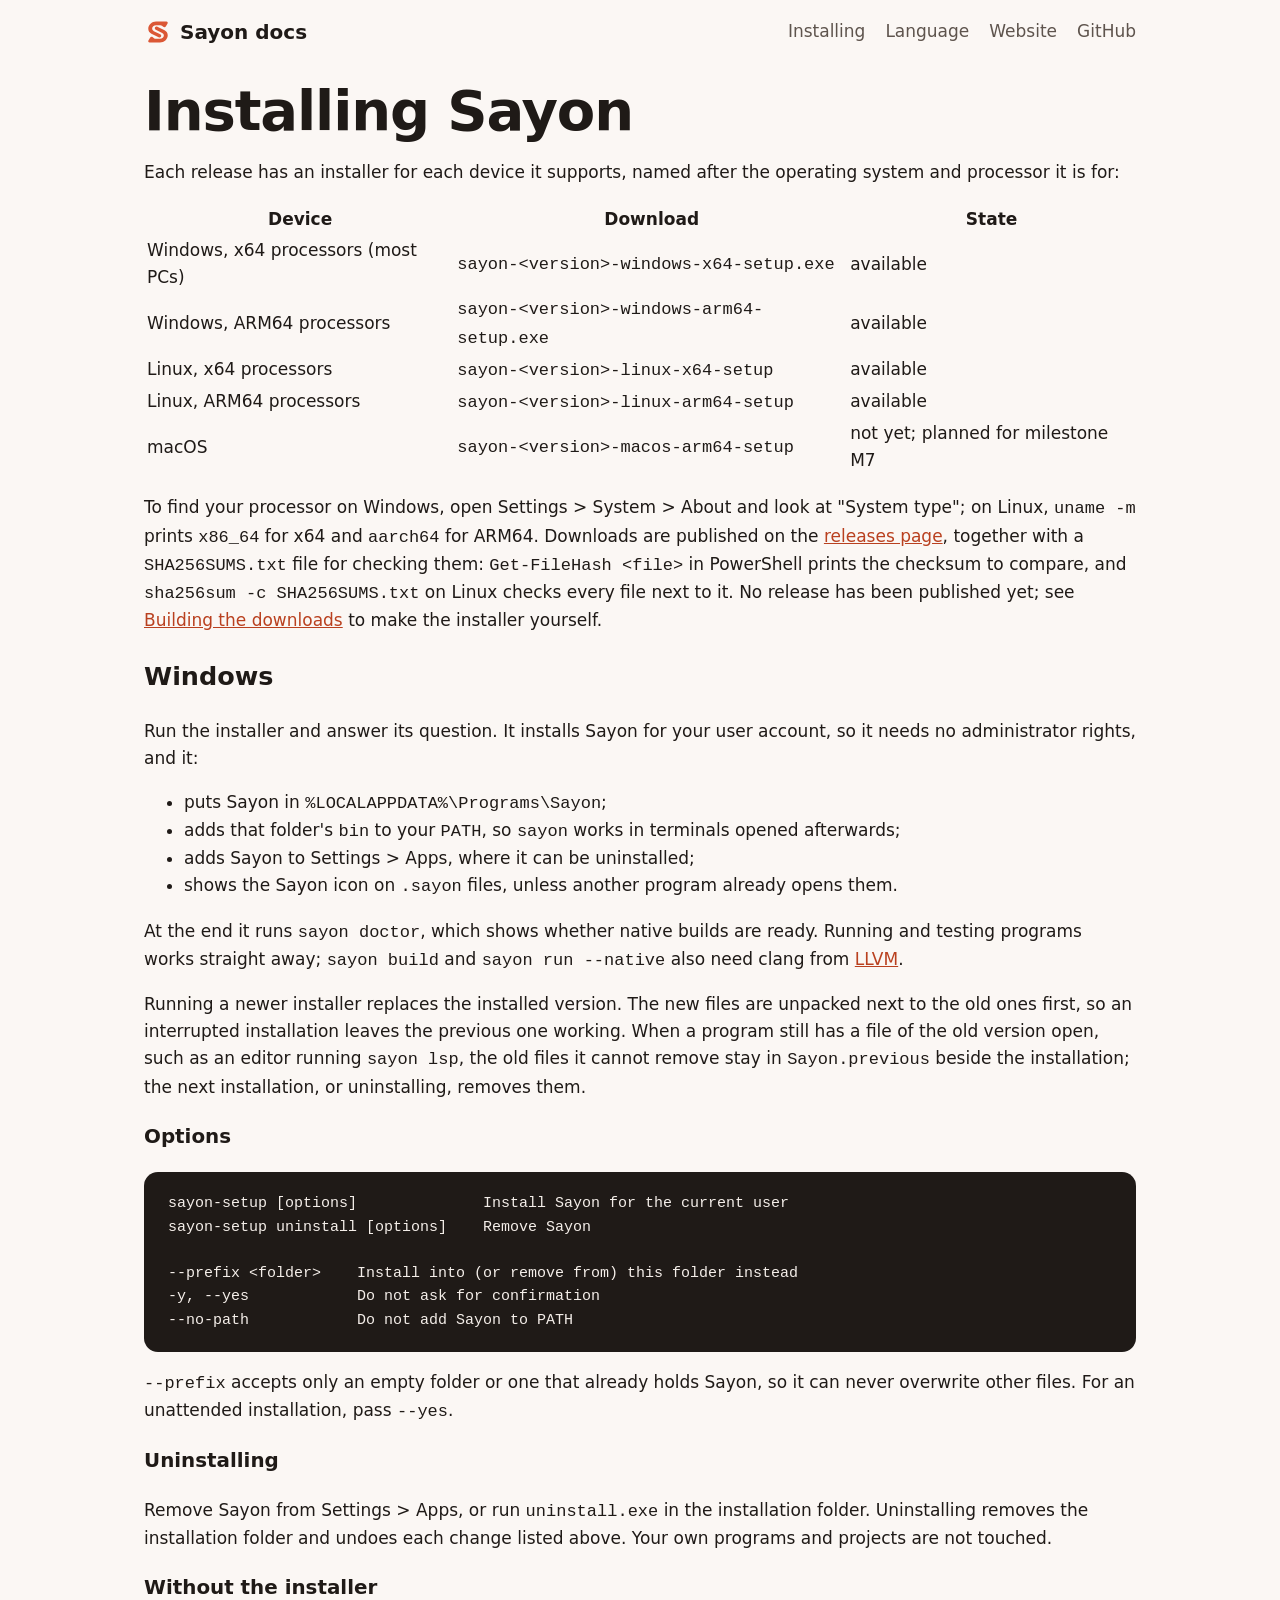
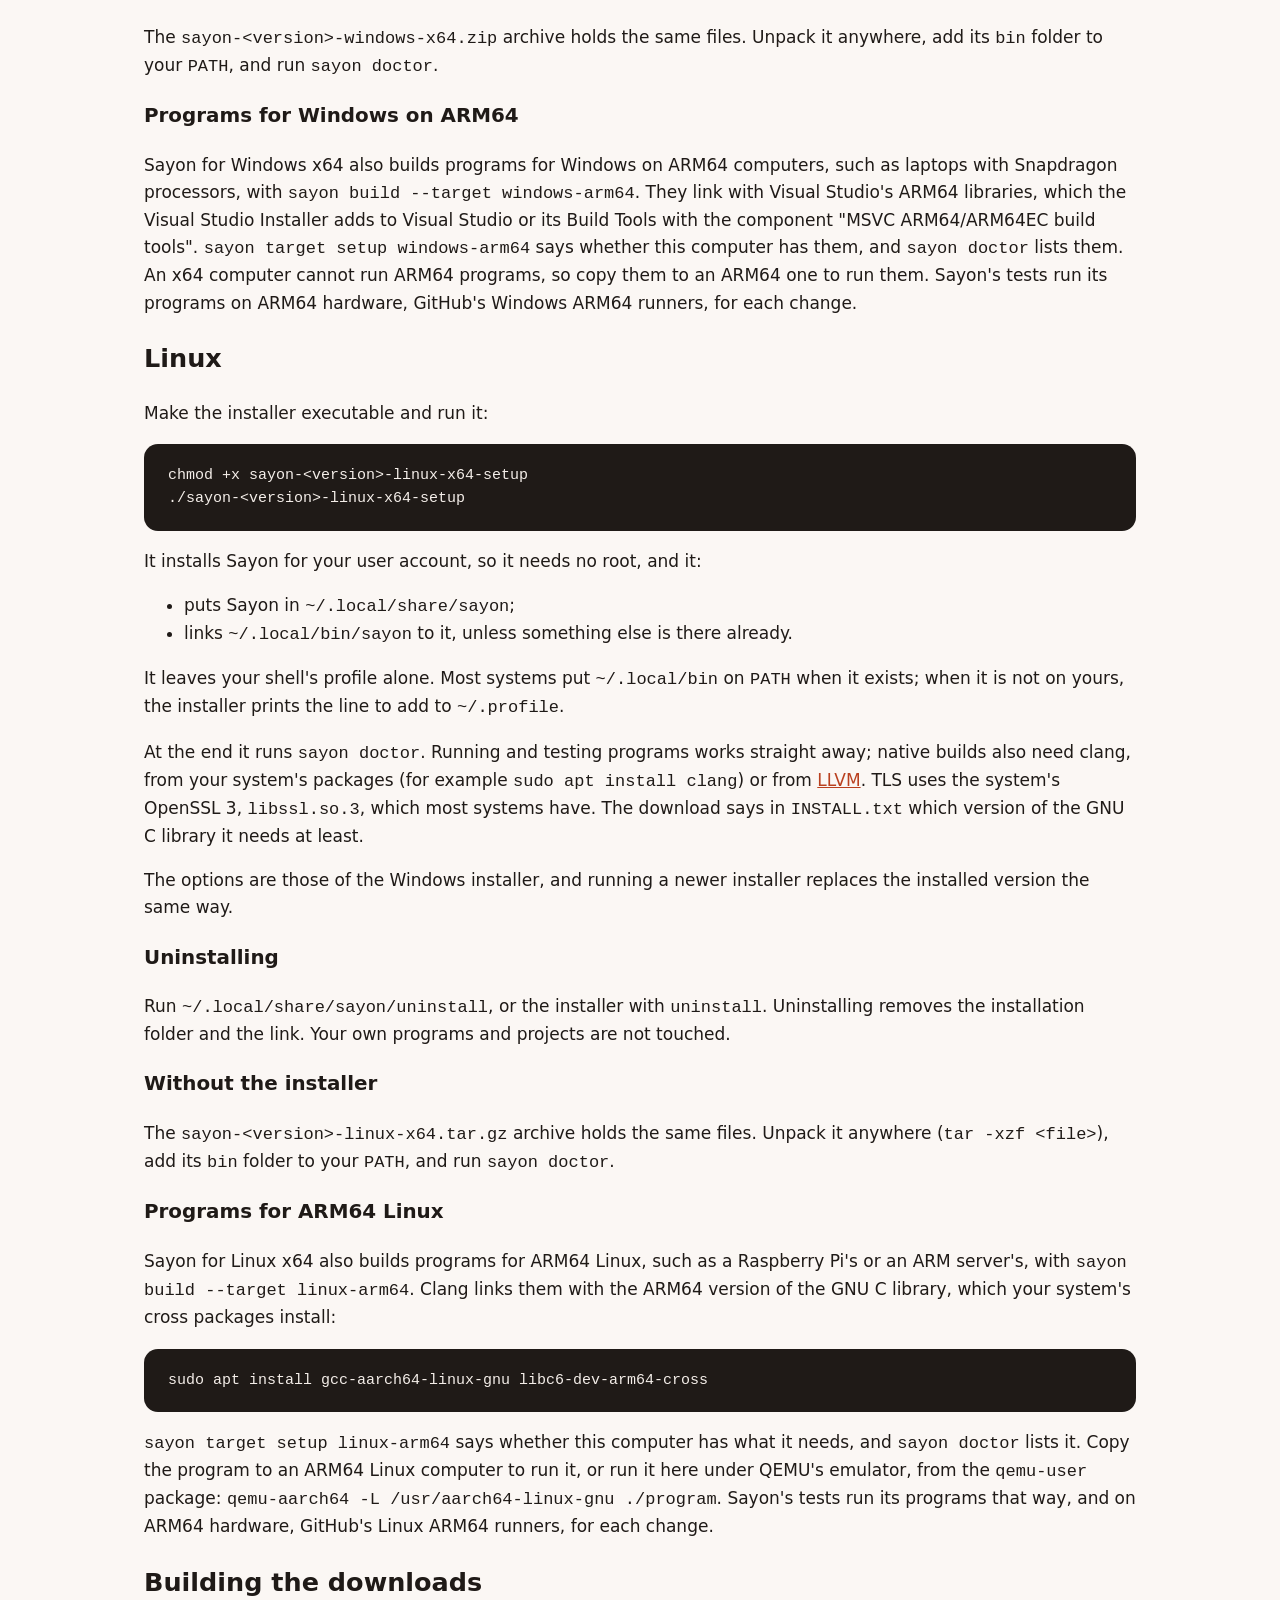
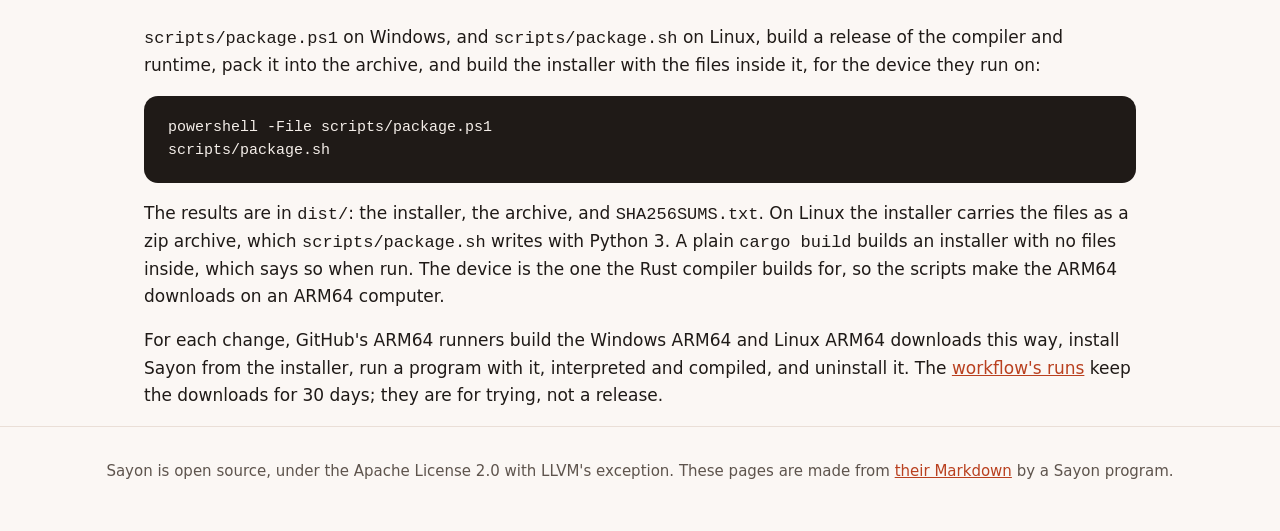
==== commit dbd2238c: "Say that the ARM64 installers are built and tried for each change installing.md lists the Windows AR" ====
--- a/site/installing.html
+++ b/site/installing.html
@@ -26,12 +26,12 @@
 <thead><tr><th>Device</th><th>Download</th><th>State</th></tr></thead>
 <tbody>
 <tr><td>Windows, x64 processors (most PCs)</td><td><code>sayon-&lt;version&gt;-windows-x64-setup.exe</code></td><td>available</td></tr>
-<tr><td>Windows, ARM64 processors</td><td><code>sayon-&lt;version&gt;-windows-arm64-setup.exe</code></td><td>not yet; arrives with the ARM64 validation in milestone M5</td></tr>
+<tr><td>Windows, ARM64 processors</td><td><code>sayon-&lt;version&gt;-windows-arm64-setup.exe</code></td><td>available</td></tr>
 <tr><td>Linux, x64 processors</td><td><code>sayon-&lt;version&gt;-linux-x64-setup</code></td><td>available</td></tr>
-<tr><td>Linux, ARM64 processors</td><td><code>sayon-&lt;version&gt;-linux-arm64-setup</code></td><td>not yet; arrives with the ARM64 validation in milestone M5</td></tr>
+<tr><td>Linux, ARM64 processors</td><td><code>sayon-&lt;version&gt;-linux-arm64-setup</code></td><td>available</td></tr>
 <tr><td>macOS</td><td><code>sayon-&lt;version&gt;-macos-arm64-setup</code></td><td>not yet; planned for milestone M7</td></tr>
 </tbody></table></div>
-<p>To find your processor on Windows, open Settings &gt; System &gt; About and look at "System type"; on Linux, <code>uname -m</code> prints <code>x86_64</code> for x64. Downloads are published on the <a href="https://github.com/sayon-lang/sayon/releases">releases page</a>, together with a <code>SHA256SUMS.txt</code> file for checking them: <code>Get-FileHash &lt;file&gt;</code> in PowerShell prints the checksum to compare, and <code>sha256sum -c SHA256SUMS.txt</code> on Linux checks every file next to it. No release has been published yet; see <a href="#building-the-downloads">Building the downloads</a> to make the installer yourself.</p>
+<p>To find your processor on Windows, open Settings &gt; System &gt; About and look at "System type"; on Linux, <code>uname -m</code> prints <code>x86_64</code> for x64 and <code>aarch64</code> for ARM64. Downloads are published on the <a href="https://github.com/sayon-lang/sayon/releases">releases page</a>, together with a <code>SHA256SUMS.txt</code> file for checking them: <code>Get-FileHash &lt;file&gt;</code> in PowerShell prints the checksum to compare, and <code>sha256sum -c SHA256SUMS.txt</code> on Linux checks every file next to it. No release has been published yet; see <a href="#building-the-downloads">Building the downloads</a> to make the installer yourself.</p>
 <h2 id="windows">Windows</h2>
 <p>Run the installer and answer its question. It installs Sayon for your user account, so it needs no administrator rights, and it:</p>
 <ul>
@@ -80,7 +80,8 @@
 <p><code>scripts/package.ps1</code> on Windows, and <code>scripts/package.sh</code> on Linux, build a release of the compiler and runtime, pack it into the archive, and build the installer with the files inside it, for the device they run on:</p>
 <pre><code class="language-text">powershell -File scripts/package.ps1
 scripts/package.sh</code></pre>
-<p>The results are in <code>dist/</code>: the installer, the archive, and <code>SHA256SUMS.txt</code>. On Linux the installer carries the files as a zip archive, which <code>scripts/package.sh</code> writes with Python 3. A plain <code>cargo build</code> builds an installer with no files inside, which says so when run.</p>
+<p>The results are in <code>dist/</code>: the installer, the archive, and <code>SHA256SUMS.txt</code>. On Linux the installer carries the files as a zip archive, which <code>scripts/package.sh</code> writes with Python 3. A plain <code>cargo build</code> builds an installer with no files inside, which says so when run. The device is the one the Rust compiler builds for, so the scripts make the ARM64 downloads on an ARM64 computer.</p>
+<p>For each change, GitHub's ARM64 runners build the Windows ARM64 and Linux ARM64 downloads this way, install Sayon from the installer, run a program with it, interpreted and compiled, and uninstall it. The <a href="https://github.com/sayon-lang/sayon/actions/workflows/arm64.yml">workflow's runs</a> keep the downloads for 30 days; they are for trying, not a release.</p>
     </main>
   </div>
   <footer>
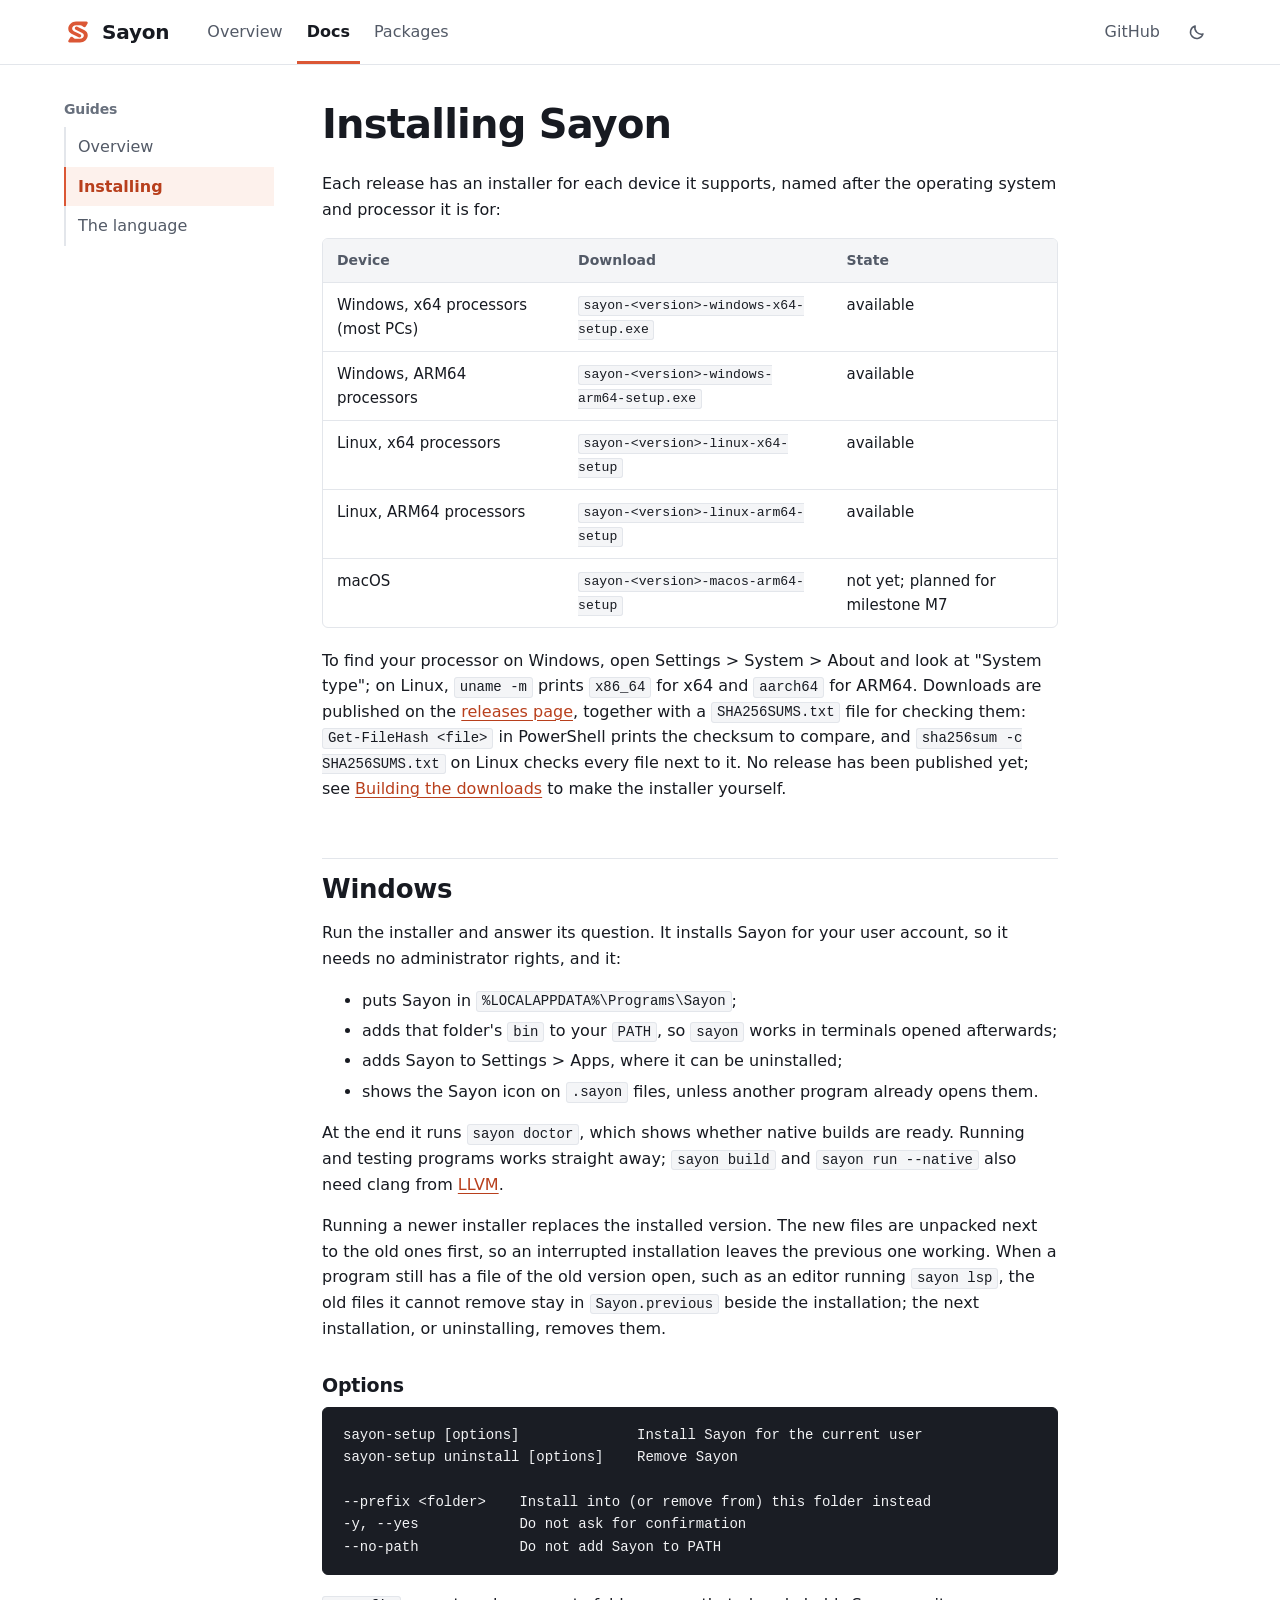
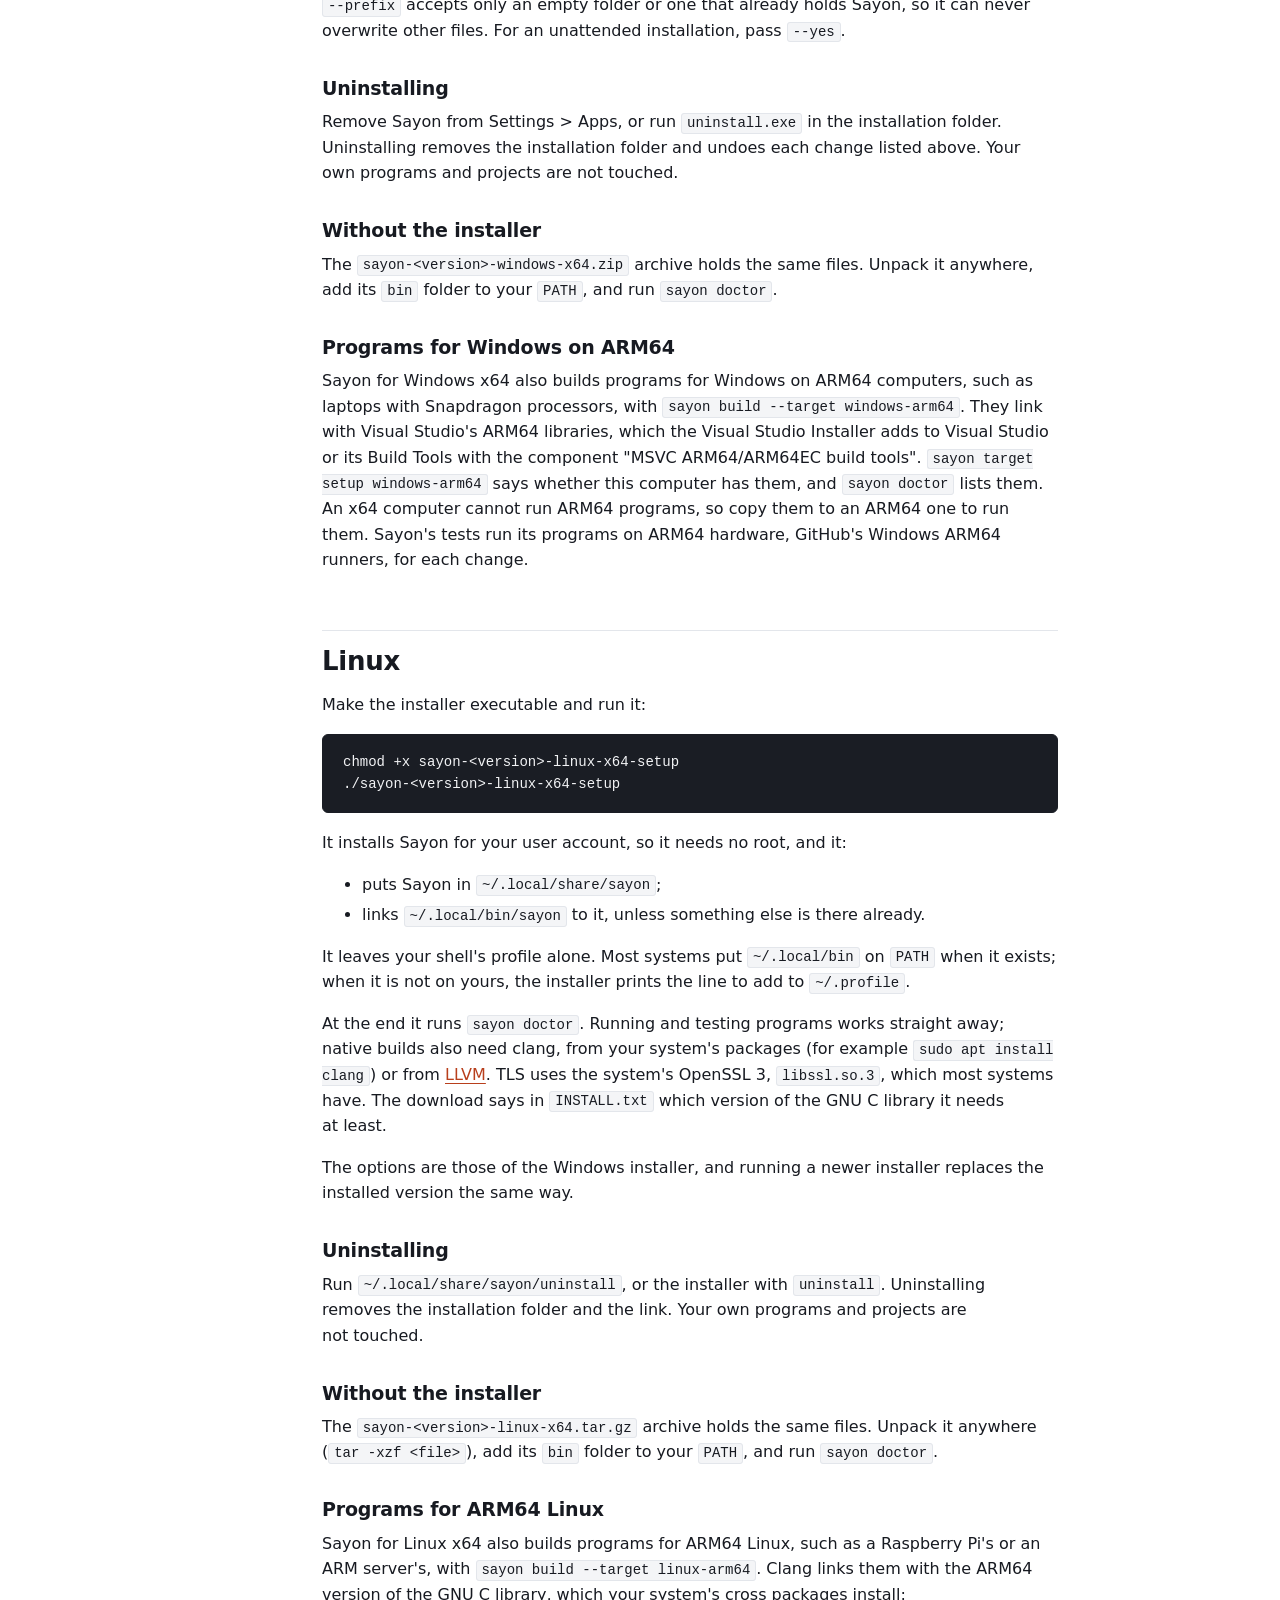
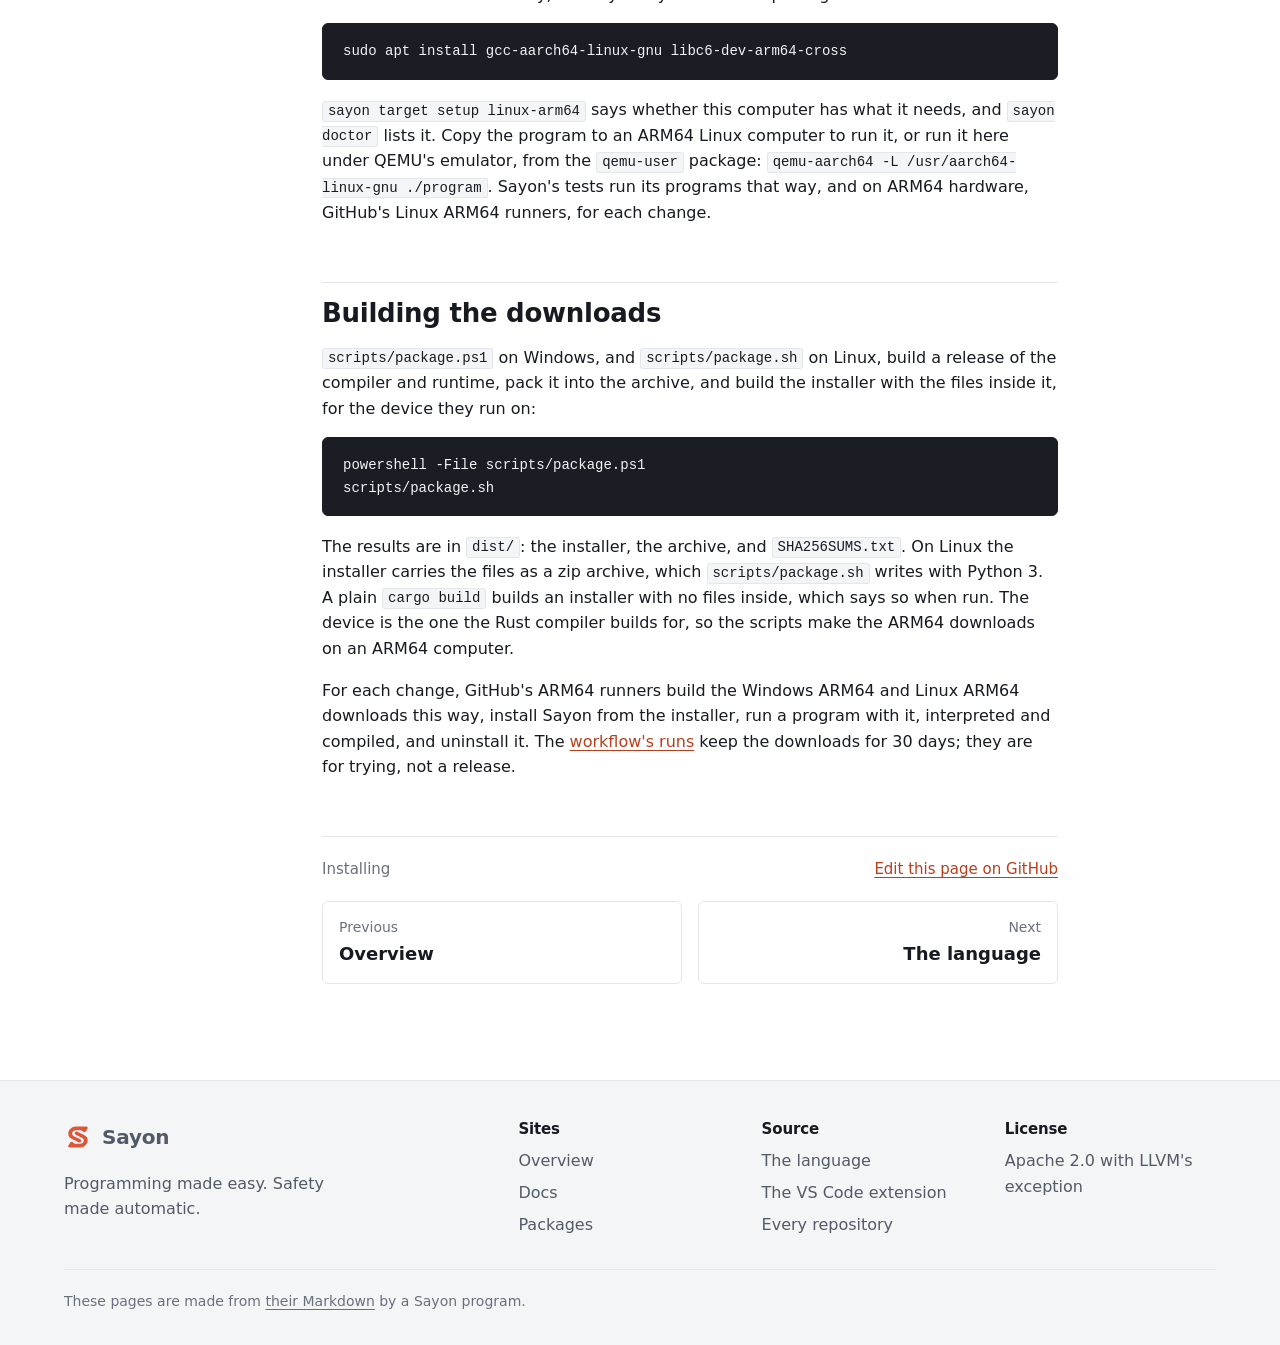
==== commit 35b80caf: "Take on the shared look, and sign in in the browser The guides are written in the frame the three we" ====
--- a/site/installing.html
+++ b/site/installing.html
@@ -3,23 +3,42 @@
 <head>
   <meta charset="utf-8">
   <meta name="viewport" content="width=device-width, initial-scale=1">
-  <title>Installing Sayon · Sayon</title>
+  <title>Installing Sayon · Sayon docs</title>
+  <meta name="description" content="The guides to Sayon: installing it, and the language from values and ownership to projects, packages, and targets.">
+  <meta name="theme-color" content="#ffffff" media="(prefers-color-scheme: light)">
+  <meta name="theme-color" content="#12151b" media="(prefers-color-scheme: dark)">
   <link rel="icon" href="favicon.ico" sizes="any">
   <link rel="icon" href="images/logo.svg" type="image/svg+xml">
+  <link rel="apple-touch-icon" href="images/icon-256.png">
   <link rel="stylesheet" href="style.css">
+  <script src="site.js"></script>
 </head>
 <body>
+  <a class="skip" href="#main">Skip to the content</a>
   <header class="bar">
-    <a class="brand" href="index.html"><img src="images/logo.svg" alt="" width="28" height="28"> Sayon docs</a>
-    <nav aria-label="Guides">
-      <a href="installing.html" aria-current="page">Installing</a>
-      <a href="language.html">Language</a>
-      <a href="https://github.com/sayon-lang/www.sayon-lang.org">Website</a>
-      <a href="https://github.com/sayon-lang/docs.sayon-lang.org">GitHub</a>
+    <div class="bar-inner">
+      <a class="brand" href="index.html"><img src="images/logo.svg" alt="" width="28" height="28">Sayon</a>
+      <nav class="sites" aria-label="Sayon's sites">
+        <a href="https://github.com/sayon-lang/www.sayon-lang.org">Overview</a>
+        <a href="index.html" aria-current="page">Docs</a>
+        <a href="https://github.com/sayon-lang/packages.sayon-lang.org">Packages</a>
+      </nav>
+      <div class="tools">
+        <a class="tool-link hide-small" href="https://github.com/sayon-lang">GitHub</a>
+        <button class="icon-button theme" type="button" data-theme-switch aria-label="Switch the theme"><svg class="moon" viewBox="0 0 24 24" fill="none" stroke="currentColor" stroke-width="2" stroke-linejoin="round" aria-hidden="true"><path d="M20 14.5A8.5 8.5 0 0 1 9.5 4a8.5 8.5 0 1 0 10.5 10.5z"/></svg><svg class="sun" viewBox="0 0 24 24" fill="none" stroke="currentColor" stroke-width="2" stroke-linecap="round" aria-hidden="true"><circle cx="12" cy="12" r="4"/><path d="M12 2.5v2M12 19.5v2M2.5 12h2M19.5 12h2M5.3 5.3l1.4 1.4M17.3 17.3l1.4 1.4M5.3 18.7l1.4-1.4M17.3 6.7l1.4-1.4"/></svg></button>
+      </div>
+    </div>
+  </header>
+  <div class="docs narrow">
+    <nav class="guides" aria-label="Guides">
+      <h2>Guides</h2>
+      <ul>
+        <li><a href="index.html">Overview</a></li>
+        <li><a href="installing.html" aria-current="page">Installing</a></li>
+        <li><a href="language.html">The language</a></li>
+      </ul>
     </nav>
-  </header>
-  <div class="page">
-    <main class="text">
+    <main id="main" class="prose">
 <h1 id="installing-sayon">Installing Sayon</h1>
 <p>Each release has an installer for each device it supports, named after the operating system and processor it is for:</p>
 <div class="table"><table>
@@ -82,10 +101,43 @@
 scripts/package.sh</code></pre>
 <p>The results are in <code>dist/</code>: the installer, the archive, and <code>SHA256SUMS.txt</code>. On Linux the installer carries the files as a zip archive, which <code>scripts/package.sh</code> writes with Python 3. A plain <code>cargo build</code> builds an installer with no files inside, which says so when run. The device is the one the Rust compiler builds for, so the scripts make the ARM64 downloads on an ARM64 computer.</p>
 <p>For each change, GitHub's ARM64 runners build the Windows ARM64 and Linux ARM64 downloads this way, install Sayon from the installer, run a program with it, interpreted and compiled, and uninstall it. The <a href="https://github.com/sayon-lang/sayon/actions/workflows/arm64.yml">workflow's runs</a> keep the downloads for 30 days; they are for trying, not a release.</p>
+      <div class="page-end"><span>Installing</span><a href="https://github.com/sayon-lang/docs.sayon-lang.org/blob/main/installing.md">Edit this page on GitHub</a></div>
+      <nav class="pager" aria-label="The guides before and after this one">
+        <a href="index.html"><small>Previous</small>Overview</a>
+        <a class="next" href="language.html"><small>Next</small>The language</a>
+      </nav>
     </main>
   </div>
-  <footer>
-    <p>Sayon is open source, under the Apache License 2.0 with LLVM's exception. These pages are made from <a href="https://github.com/sayon-lang/docs.sayon-lang.org">their Markdown</a> by a Sayon program.</p>
+  <footer class="foot">
+    <div class="foot-inner">
+      <div class="foot-brand">
+        <a class="brand" href="index.html"><img src="images/logo.svg" alt="" width="28" height="28">Sayon</a>
+        <p>Programming made easy. Safety made automatic.</p>
+      </div>
+      <nav aria-label="Sites">
+        <h2>Sites</h2>
+        <ul>
+          <li><a href="https://github.com/sayon-lang/www.sayon-lang.org">Overview</a></li>
+          <li><a href="index.html">Docs</a></li>
+          <li><a href="https://github.com/sayon-lang/packages.sayon-lang.org">Packages</a></li>
+        </ul>
+      </nav>
+      <nav aria-label="Source">
+        <h2>Source</h2>
+        <ul>
+          <li><a href="https://github.com/sayon-lang/sayon">The language</a></li>
+          <li><a href="https://github.com/sayon-lang/sayon-vscode">The VS Code extension</a></li>
+          <li><a href="https://github.com/sayon-lang">Every repository</a></li>
+        </ul>
+      </nav>
+      <nav aria-label="License">
+        <h2>License</h2>
+        <ul>
+          <li><a href="https://github.com/sayon-lang/sayon/blob/main/LICENSE">Apache 2.0 with LLVM's exception</a></li>
+        </ul>
+      </nav>
+      <p class="fine">These pages are made from <a href="https://github.com/sayon-lang/docs.sayon-lang.org">their Markdown</a> by a Sayon program.</p>
+    </div>
   </footer>
 </body>
 </html>
--- a/site/style.css
+++ b/site/style.css
@@ -1,169 +1,189 @@
-/* Sayon's website: one page, the system's own fonts, and the logo's vermilion. */
+/* Sayon's websites, www.sayon-lang.org, docs.sayon-lang.org, and
+   packages.sayon-lang.org, look alike through this file, site.js, and
+   src/frame.sayon. Each site keeps a copy of all three: change all of
+   them together.
+
+   Boxes with softened corners, white and mist grays, and the logo's
+   vermilion for what to act on and where you are. */
 
 :root {
+  color-scheme: light dark;
+
+  /* Vermilion: the logo, focus, and where you are; links; filled buttons,
+     which hold white text. */
   --vermilion: #db5735;
-  --accent: #b9401f;
-  --ink: #1f1a17;
-  --muted: #5e544d;
-  --paper: #fbf7f4;
-  --card: #ffffff;
-  --line: #eadfd7;
-  --code-bg: #1f1a17;
-  --code-ink: #f4eee9;
-  --code-keyword: #ff8f6b;
+  --accent: light-dark(#b83f1c, #f08463);
+  --action: #c4461f;
+  --action-hover: light-dark(#a93a19, #b83f1c);
+  --tint: light-dark(#fdf1ec, #2a1b17);
+  --tint-line: light-dark(#f3c7b6, #5c2d20);
+
+  /* The page, panels on it, and what floats over it. */
+  --page: light-dark(#ffffff, #12151b);
+  --mist: light-dark(#f4f5f7, #191d24);
+  --raised: light-dark(#ffffff, #1f242c);
+  --line: light-dark(#e3e6eb, #2b313b);
+  --border: light-dark(#cfd4dc, #3a414d);
+  --edge: light-dark(#8b929e, #6c7480);
+
+  /* Text. */
+  --ink: light-dark(#171a21, #e7e9ed);
+  --muted: light-dark(#535a67, #a5acb8);
+  --faint: light-dark(#68707d, #8b929e);
+  --danger: light-dark(#b42318, #ff8a80);
+  --success: light-dark(#1f7a4d, #5fd39a);
+
+  /* Code, on a dark box in both themes. */
+  --code-page: light-dark(#1a1d24, #0d0f13);
+  --code-line: light-dark(#1a1d24, #2b313b);
+  --code-ink: #f2f3f5;
+  --code-keyword: #ff8a66;
   --code-type: #f2c46d;
   --code-string: #a6d189;
   --code-number: #e5a8ff;
-  --code-comment: #a3978e;
-  color-scheme: light dark;
-}
-
-@media (prefers-color-scheme: dark) {
-  :root {
-    --accent: #f07a57;
-    --ink: #f4eee9;
-    --muted: #c2b6ad;
-    --paper: #161210;
-    --card: #211b18;
-    --line: #3a302b;
-    --code-bg: #0f0c0a;
-  }
-}
-
-* {
+  --code-comment: #99a1ae;
+
+  --shadow: 0 12px 32px light-dark(rgba(23, 26, 33, 0.14), rgba(0, 0, 0, 0.5));
+
+  /* Corners: controls, and the boxes that hold them. */
+  --corner: 4px;
+  --corner-box: 6px;
+
+  --display: "Bahnschrift", "DIN Alternate", "DIN Next", "Barlow", ui-sans-serif, system-ui, sans-serif;
+  --text: ui-sans-serif, system-ui, -apple-system, "Segoe UI", Roboto, "Helvetica Neue", Arial, sans-serif;
+  --mono: ui-monospace, "Cascadia Code", "SF Mono", "JetBrains Mono", Menlo, Consolas, "Liberation Mono", monospace;
+
+  --width: 1200px;
+  --bar: 64px;
+}
+
+:root[data-theme="light"] {
+  color-scheme: light;
+}
+
+:root[data-theme="dark"] {
+  color-scheme: dark;
+}
+
+*,
+*::before,
+*::after {
   box-sizing: border-box;
 }
 
+html {
+  -webkit-text-size-adjust: 100%;
+  text-size-adjust: 100%;
+  scroll-padding-top: calc(var(--bar) + 16px);
+}
+
 body {
   margin: 0;
-  background: var(--paper);
+  background: var(--page);
   color: var(--ink);
-  font: 17px/1.6 system-ui, -apple-system, "Segoe UI", Roboto, "Helvetica Neue", Arial, sans-serif;
+  font: 16px/1.6 var(--text);
+  -webkit-font-smoothing: antialiased;
+}
+
+h1,
+h2,
+h3,
+h4 {
+  margin: 0 0 0.5em;
+  color: var(--ink);
+  font-family: var(--display);
+  font-weight: 600;
+  line-height: 1.15;
+  letter-spacing: -0.01em;
+  text-wrap: balance;
+}
+
+h1 {
+  font-size: 2.25rem;
+}
+
+h2 {
+  font-size: 1.5rem;
+}
+
+h3 {
+  font-size: 1.1875rem;
+}
+
+p {
+  margin: 0 0 1em;
+  text-wrap: pretty;
 }
 
 a {
   color: var(--accent);
+  text-decoration-thickness: 1px;
+  text-underline-offset: 0.2em;
+}
+
+a:hover {
+  text-decoration-thickness: 2px;
+}
+
+img,
+svg {
+  display: block;
+  max-width: 100%;
+}
+
+:focus-visible {
+  outline: 2px solid var(--vermilion);
+  outline-offset: 2px;
 }
 
 code,
+kbd,
 pre {
-  font-family: ui-monospace, "Cascadia Code", "SF Mono", Consolas, "Liberation Mono", monospace;
-}
-
-.bar {
-  display: flex;
-  align-items: center;
-  justify-content: space-between;
-  gap: 16px;
-  flex-wrap: wrap;
-  max-width: 1040px;
-  margin: 0 auto;
-  padding: 16px 24px;
-}
-
-.brand {
-  display: flex;
-  align-items: center;
-  gap: 8px;
-  color: var(--ink);
-  font-weight: 700;
-  font-size: 20px;
-  text-decoration: none;
-}
-
-nav {
-  display: flex;
-  gap: 20px;
-  flex-wrap: wrap;
-}
-
-nav a {
-  color: var(--muted);
-  text-decoration: none;
-}
-
-nav a:hover {
-  color: var(--accent);
-}
-
-main {
-  max-width: 1040px;
-  margin: 0 auto;
-  padding: 0 24px;
-}
-
-.hero {
-  text-align: center;
-  padding: 48px 0 32px;
-}
-
-.mark {
-  width: 160px;
-  height: 160px;
-}
-
-h1 {
-  margin: 16px 0;
-  font-size: clamp(34px, 6vw, 56px);
-  line-height: 1.1;
-  letter-spacing: -0.02em;
-}
-
-h1 span {
-  color: var(--vermilion);
-}
-
-.lead {
-  max-width: 640px;
-  margin: 0 auto;
-  color: var(--muted);
-  font-size: 19px;
-}
-
-.actions {
-  display: flex;
-  justify-content: center;
-  gap: 12px;
-  flex-wrap: wrap;
-  margin-top: 28px;
-}
-
-.button {
-  padding: 12px 22px;
+  font-family: var(--mono);
+}
+
+:not(pre) > code {
+  padding: 0.1em 0.35em;
   border: 1px solid var(--line);
-  border-radius: 999px;
-  background: var(--card);
-  color: var(--ink);
-  font-weight: 600;
-  text-decoration: none;
-}
-
-.button.primary {
-  border-color: var(--vermilion);
-  background: var(--vermilion);
-  color: #fff;
-}
-
-.button:hover {
-  border-color: var(--vermilion);
-}
-
-.sample {
-  max-width: 680px;
-  margin: 16px auto 56px;
+  border-radius: 3px;
+  background: var(--mist);
+  font-size: 0.875em;
+  overflow-wrap: anywhere;
+}
+
+kbd {
+  display: inline-grid;
+  place-items: center;
+  min-width: 22px;
+  height: 22px;
+  padding: 0 6px;
+  border: 1px solid var(--border);
+  border-bottom-width: 2px;
+  border-radius: var(--corner);
+  background: var(--page);
+  color: var(--muted);
+  font-size: 0.75rem;
+  line-height: 1;
 }
 
 pre {
-  margin: 0;
-  padding: 20px 24px;
+  margin: 0 0 1.25em;
+  padding: 16px 20px;
   overflow-x: auto;
-  border-radius: 14px;
-  background: var(--code-bg);
+  border: 1px solid var(--code-line);
+  border-radius: var(--corner-box);
+  background: var(--code-page);
   color: var(--code-ink);
-  font-size: 15px;
-  line-height: 1.55;
-}
-
+  font-size: 0.875rem;
+  line-height: 1.6;
+  tab-size: 4;
+}
+
+pre code {
+  font-size: inherit;
+}
+
+/* The highlighter's kinds of words (src/highlight.sayon). */
 .k { color: var(--code-keyword); }
 .t { color: var(--code-type); }
 .f { color: var(--code-ink); font-weight: 600; }
@@ -172,107 +192,1711 @@
 .n { color: var(--code-number); }
 .c { color: var(--code-comment); font-style: italic; }
 
+hr {
+  height: 1px;
+  margin: 32px 0;
+  border: 0;
+  background: var(--line);
+}
+
+.hidden {
+  position: absolute;
+  width: 1px;
+  height: 1px;
+  overflow: hidden;
+  clip-path: inset(50%);
+  white-space: nowrap;
+}
+
+.wrap {
+  max-width: var(--width);
+  margin: 0 auto;
+  padding: 0 24px;
+}
+
+/* The bar: the brand, the three sites, and the page's tools. */
+
+.skip {
+  position: absolute;
+  top: -64px;
+  left: 16px;
+  z-index: 30;
+  padding: 10px 14px;
+  border-radius: var(--corner);
+  background: var(--action);
+  color: #fff;
+  font-weight: 600;
+  text-decoration: none;
+}
+
+.skip:focus {
+  top: 12px;
+}
+
+.bar {
+  position: sticky;
+  top: 0;
+  z-index: 20;
+  border-bottom: 1px solid var(--line);
+  background: color-mix(in srgb, var(--page) 90%, transparent);
+  backdrop-filter: saturate(1.4) blur(12px);
+}
+
+.bar-inner {
+  display: flex;
+  align-items: center;
+  gap: 8px 28px;
+  max-width: var(--width);
+  height: var(--bar);
+  margin: 0 auto;
+  padding: 0 24px;
+}
+
+.brand {
+  display: inline-flex;
+  flex: none;
+  align-items: center;
+  gap: 10px;
+  color: var(--ink);
+  font-family: var(--display);
+  font-size: 1.25rem;
+  font-weight: 600;
+  letter-spacing: -0.01em;
+  text-decoration: none;
+}
+
+.brand img {
+  width: 28px;
+  height: 28px;
+}
+
+.sites {
+  display: flex;
+  align-self: stretch;
+  gap: 4px;
+}
+
+.sites a {
+  display: inline-flex;
+  align-items: center;
+  padding: 3px 10px 0;
+  border-bottom: 3px solid transparent;
+  color: var(--muted);
+  font-weight: 500;
+  text-decoration: none;
+  white-space: nowrap;
+}
+
+.sites a:hover {
+  color: var(--ink);
+}
+
+.sites a[aria-current="page"] {
+  border-bottom-color: var(--vermilion);
+  color: var(--ink);
+  font-weight: 600;
+}
+
+.tools {
+  display: flex;
+  flex: 1 1 auto;
+  align-items: center;
+  justify-content: flex-end;
+  gap: 8px;
+  min-width: 0;
+}
+
+.tool-link {
+  padding: 8px 10px;
+  border-radius: var(--corner);
+  color: var(--muted);
+  font-weight: 500;
+  text-decoration: none;
+}
+
+.tool-link:hover {
+  background: var(--mist);
+  color: var(--ink);
+}
+
+.icon-button {
+  display: inline-grid;
+  flex: none;
+  place-items: center;
+  width: 38px;
+  height: 38px;
+  padding: 0;
+  border: 1px solid transparent;
+  border-radius: var(--corner);
+  background: none;
+  color: var(--muted);
+  cursor: pointer;
+}
+
+.icon-button:hover {
+  border-color: var(--line);
+  background: var(--mist);
+  color: var(--ink);
+}
+
+.icon-button svg {
+  width: 18px;
+  height: 18px;
+}
+
+/* The theme's switch works with site.js, which marks the page `.js`. */
+.theme {
+  display: none;
+}
+
+.js .theme {
+  display: inline-grid;
+}
+
+.theme .sun {
+  display: none;
+}
+
+:root[data-theme="dark"] .theme .sun {
+  display: block;
+}
+
+:root[data-theme="dark"] .theme .moon {
+  display: none;
+}
+
+@media (prefers-color-scheme: dark) {
+  :root:not([data-theme="light"]) .theme .sun {
+    display: block;
+  }
+
+  :root:not([data-theme="light"]) .theme .moon {
+    display: none;
+  }
+}
+
+/* Searching, in the bar and on the registry's first page. */
+
+.search {
+  position: relative;
+  flex: 0 1 380px;
+  min-width: 0;
+}
+
+.search svg {
+  position: absolute;
+  top: 50%;
+  left: 12px;
+  width: 18px;
+  height: 18px;
+  color: var(--faint);
+  pointer-events: none;
+  translate: 0 -50%;
+}
+
+.search .input {
+  padding-right: 40px;
+  padding-left: 40px;
+}
+
+.search kbd {
+  position: absolute;
+  top: 50%;
+  right: 10px;
+  translate: 0 -50%;
+  pointer-events: none;
+}
+
+.search .input:focus + kbd,
+.search .input:not(:placeholder-shown) + kbd {
+  display: none;
+}
+
+.search.large {
+  flex: none;
+  max-width: 640px;
+}
+
+.search.large .input {
+  height: 52px;
+  padding-left: 46px;
+  font-size: 1.0625rem;
+}
+
+.search.large svg {
+  left: 15px;
+  width: 20px;
+  height: 20px;
+}
+
+/* Actions and fields. */
+
+.button {
+  display: inline-flex;
+  flex: none;
+  align-items: center;
+  justify-content: center;
+  gap: 8px;
+  height: 40px;
+  padding: 0 16px;
+  border: 1px solid var(--border);
+  border-radius: var(--corner);
+  background: var(--page);
+  color: var(--ink);
+  font: 600 0.9375rem/1 var(--text);
+  text-decoration: none;
+  white-space: nowrap;
+  cursor: pointer;
+  transition: background-color 120ms, border-color 120ms, color 120ms;
+}
+
+.button:hover {
+  border-color: var(--edge);
+  background: var(--mist);
+}
+
+.button.primary {
+  border-color: var(--action);
+  background: var(--action);
+  color: #fff;
+}
+
+.button.primary:hover {
+  border-color: var(--action-hover);
+  background: var(--action-hover);
+}
+
+.button.quiet {
+  border-color: transparent;
+  background: transparent;
+  color: var(--muted);
+}
+
+.button.quiet:hover {
+  background: var(--mist);
+  color: var(--ink);
+}
+
+.button.danger {
+  color: var(--danger);
+}
+
+.button.danger:hover {
+  border-color: var(--danger);
+  background: color-mix(in srgb, var(--danger) 8%, var(--page));
+}
+
+.button.small {
+  height: 32px;
+  padding: 0 12px;
+  font-size: 0.875rem;
+}
+
+.button.large {
+  height: 48px;
+  padding: 0 22px;
+  font-size: 1rem;
+}
+
+.button.wide {
+  width: 100%;
+}
+
+.buttons {
+  display: flex;
+  flex-wrap: wrap;
+  gap: 12px;
+}
+
+form {
+  margin: 0;
+}
+
+.field {
+  display: grid;
+  gap: 6px;
+  margin-bottom: 18px;
+}
+
+.field label {
+  font-size: 0.9375rem;
+  font-weight: 600;
+}
+
+.hint {
+  margin: 0;
+  color: var(--faint);
+  font-size: 0.875rem;
+}
+
+.input {
+  width: 100%;
+  height: 42px;
+  padding: 0 12px;
+  border: 1px solid var(--edge);
+  border-radius: var(--corner);
+  background: var(--page);
+  color: var(--ink);
+  font: inherit;
+}
+
+.input::placeholder {
+  color: var(--faint);
+}
+
+.input:hover {
+  border-color: var(--muted);
+}
+
+.input:focus-visible {
+  border-color: var(--vermilion);
+  outline-offset: 0;
+}
+
+.input[aria-invalid="true"] {
+  border-color: var(--danger);
+}
+
+.inline-form {
+  display: flex;
+  gap: 8px;
+}
+
+.inline-form .input {
+  flex: 1 1 auto;
+  min-width: 0;
+}
+
+/* Notices: what happened, or what went wrong and how to fix it. */
+
+.notice {
+  margin: 0 0 20px;
+  padding: 12px 16px;
+  border: 1px solid var(--tint-line);
+  border-left: 4px solid var(--vermilion);
+  border-radius: var(--corner-box);
+  background: var(--tint);
+  color: var(--ink);
+}
+
+.notice p {
+  margin: 0;
+}
+
+.notice p + p {
+  margin-top: 6px;
+}
+
+.notice.error {
+  border-color: color-mix(in srgb, var(--danger) 35%, var(--page));
+  border-left-color: var(--danger);
+  background: color-mix(in srgb, var(--danger) 7%, var(--page));
+}
+
+.notice.success {
+  border-color: color-mix(in srgb, var(--success) 35%, var(--page));
+  border-left-color: var(--success);
+  background: color-mix(in srgb, var(--success) 8%, var(--page));
+}
+
+/* Boxes, lists of rows, tags, and tables. */
+
+.box {
+  border: 1px solid var(--line);
+  border-radius: var(--corner-box);
+  background: var(--page);
+}
+
+.box + .box {
+  margin-top: 24px;
+}
+
+.box-head {
+  display: flex;
+  align-items: center;
+  justify-content: space-between;
+  gap: 12px;
+  min-height: 52px;
+  padding: 10px 16px;
+  border-bottom: 1px solid var(--line);
+  border-radius: var(--corner-box) var(--corner-box) 0 0;
+  background: var(--mist);
+}
+
+.box-head h2,
+.box-head h3 {
+  margin: 0;
+  font-size: 1.0625rem;
+}
+
+.box-body {
+  padding: 18px 16px;
+}
+
+.box-body > :last-child {
+  margin-bottom: 0;
+}
+
+.box-foot {
+  padding: 14px 16px;
+  border-top: 1px solid var(--line);
+}
+
+.box > .rows,
+.box > .table {
+  border: 0;
+  border-radius: 0 0 var(--corner-box) var(--corner-box);
+}
+
+.rows {
+  margin: 0;
+  padding: 0;
+  border: 1px solid var(--line);
+  border-radius: var(--corner-box);
+  list-style: none;
+}
+
+.rows > li + li {
+  border-top: 1px solid var(--line);
+}
+
+.row {
+  display: grid;
+  grid-template-columns: minmax(0, 1fr) auto;
+  align-items: baseline;
+  gap: 4px 16px;
+  padding: 14px 16px;
+  color: inherit;
+  text-decoration: none;
+}
+
+a.row:hover {
+  background: var(--mist);
+}
+
+a.row:hover .row-title {
+  color: var(--accent);
+}
+
+.row-title {
+  overflow-wrap: anywhere;
+  font-family: var(--display);
+  font-size: 1.125rem;
+  font-weight: 600;
+}
+
+.row-text {
+  grid-column: 1 / -1;
+  margin: 0;
+  color: var(--muted);
+}
+
+.rows > li:first-child > a.row {
+  border-radius: var(--corner-box) var(--corner-box) 0 0;
+}
+
+.rows > li:last-child > a.row {
+  border-radius: 0 0 var(--corner-box) var(--corner-box);
+}
+
+.flow {
+  display: grid;
+  gap: 14px;
+  margin: 0 0 18px;
+  padding: 0;
+  counter-reset: flow;
+  list-style: none;
+}
+
+.flow li {
+  position: relative;
+  min-height: 26px;
+  padding: 1px 0 0 38px;
+  counter-increment: flow;
+}
+
+.flow li::before {
+  position: absolute;
+  top: 0;
+  left: 0;
+  display: grid;
+  place-items: center;
+  width: 26px;
+  height: 26px;
+  border: 1px solid var(--tint-line);
+  border-radius: var(--corner);
+  background: var(--tint);
+  color: var(--accent);
+  font: 600 0.8125rem/1 var(--display);
+  content: counter(flow);
+}
+
+.empty {
+  margin: 0;
+  padding: 28px 16px;
+  color: var(--muted);
+  text-align: center;
+}
+
+.tag {
+  display: inline-flex;
+  align-items: center;
+  height: 22px;
+  padding: 0 7px;
+  border: 1px solid var(--border);
+  border-radius: 3px;
+  background: var(--mist);
+  color: var(--muted);
+  font: 600 0.75rem/1 var(--text);
+  font-variant-numeric: tabular-nums;
+  white-space: nowrap;
+  vertical-align: middle;
+}
+
+.tag.accent {
+  border-color: var(--tint-line);
+  background: var(--tint);
+  color: var(--accent);
+}
+
+.table {
+  margin: 0 0 1.25em;
+  overflow-x: auto;
+  border: 1px solid var(--line);
+  border-radius: var(--corner-box);
+}
+
+table {
+  width: 100%;
+  border-collapse: collapse;
+  font-size: 0.9375rem;
+  font-variant-numeric: tabular-nums;
+}
+
+th,
+td {
+  padding: 10px 14px;
+  border-bottom: 1px solid var(--line);
+  text-align: left;
+  vertical-align: top;
+}
+
+th {
+  background: var(--mist);
+  color: var(--muted);
+  font-size: 0.875rem;
+  font-weight: 600;
+}
+
+tbody tr:last-child td {
+  border-bottom: 0;
+}
+
+td.end,
+th.end {
+  text-align: right;
+}
+
+.facts {
+  display: grid;
+  grid-template-columns: auto minmax(0, 1fr);
+  gap: 10px 16px;
+  margin: 0;
+}
+
+.facts dt {
+  color: var(--faint);
+}
+
+.facts dd {
+  margin: 0;
+  overflow-wrap: anywhere;
+  text-align: right;
+}
+
+.trail {
+  display: flex;
+  flex-wrap: wrap;
+  gap: 6px;
+  margin: 0 0 14px;
+  padding: 0;
+  color: var(--faint);
+  font-size: 0.875rem;
+  list-style: none;
+}
+
+.trail li + li::before {
+  margin-right: 6px;
+  color: var(--border);
+  content: "/";
+}
+
+.trail a {
+  color: var(--muted);
+  text-decoration: none;
+}
+
+.trail a:hover {
+  color: var(--accent);
+  text-decoration: underline;
+}
+
+/* Code with its copy button, which site.js adds. */
+
+.code {
+  position: relative;
+}
+
+.copy {
+  position: absolute;
+  top: 8px;
+  right: 8px;
+  display: grid;
+  place-items: center;
+  width: 32px;
+  height: 32px;
+  padding: 0;
+  border: 1px solid rgba(255, 255, 255, 0.14);
+  border-radius: var(--corner);
+  background: var(--code-page);
+  color: var(--code-comment);
+  cursor: pointer;
+  opacity: 0;
+  transition: opacity 120ms, color 120ms;
+}
+
+.code:hover .copy,
+.copy:focus-visible,
+.copy.done {
+  opacity: 1;
+}
+
+.copy:hover {
+  color: var(--code-ink);
+}
+
+.copy svg {
+  width: 16px;
+  height: 16px;
+}
+
+.copy .check,
+.copy.done .clipboard {
+  display: none;
+}
+
+.copy.done .check {
+  display: block;
+  color: var(--code-string);
+}
+
+@media (hover: none) {
+  .copy {
+    opacity: 1;
+  }
+}
+
+/* The footer. */
+
+.foot {
+  margin-top: 96px;
+  border-top: 1px solid var(--line);
+  background: var(--mist);
+}
+
+.foot-inner {
+  display: grid;
+  grid-template-columns: minmax(0, 2fr) repeat(3, minmax(0, 1fr));
+  gap: 32px;
+  max-width: var(--width);
+  margin: 0 auto;
+  padding: 40px 24px 32px;
+}
+
+.foot-brand p {
+  max-width: 22em;
+  margin: 12px 0 0;
+  color: var(--muted);
+}
+
+.foot h2 {
+  margin: 0 0 10px;
+  font-family: var(--text);
+  font-size: 0.9375rem;
+  font-weight: 600;
+}
+
+.foot ul {
+  display: grid;
+  gap: 6px;
+  margin: 0;
+  padding: 0;
+  list-style: none;
+}
+
+.foot a {
+  color: var(--muted);
+  text-decoration: none;
+}
+
+.foot a:hover {
+  color: var(--accent);
+  text-decoration: underline;
+}
+
+.foot .fine {
+  grid-column: 1 / -1;
+  margin: 0;
+  padding-top: 20px;
+  border-top: 1px solid var(--line);
+  color: var(--faint);
+  font-size: 0.875rem;
+}
+
+.foot .fine a {
+  color: inherit;
+  text-decoration: underline;
+}
+
+/* www.sayon-lang.org: the first page. */
+
+.hero {
+  display: grid;
+  grid-template-columns: minmax(0, 1fr) minmax(0, 1.15fr);
+  align-items: center;
+  gap: 56px;
+  padding: 72px 0 64px;
+}
+
+.hero h1 {
+  margin-bottom: 20px;
+  font-size: clamp(2.5rem, 1.5rem + 3.4vw, 4.25rem);
+  font-weight: 650;
+  line-height: 1.02;
+  letter-spacing: -0.025em;
+}
+
+.lead {
+  max-width: 34em;
+  color: var(--muted);
+  font-size: 1.1875rem;
+}
+
+.hero .buttons {
+  margin-top: 32px;
+}
+
+.editor {
+  margin: 0;
+  overflow: hidden;
+  border: 1px solid var(--code-line);
+  border-radius: var(--corner-box);
+  background: var(--code-page);
+  box-shadow: var(--shadow);
+}
+
+.editor-tabs {
+  display: flex;
+  height: 40px;
+  border-bottom: 1px solid rgba(255, 255, 255, 0.08);
+}
+
+.editor-tabs span {
+  display: inline-flex;
+  align-items: center;
+  padding: 0 16px;
+  border-right: 1px solid rgba(255, 255, 255, 0.08);
+  color: var(--code-comment);
+  font: 500 0.8125rem/1 var(--mono);
+}
+
+.editor-tabs .open {
+  background: rgba(255, 255, 255, 0.04);
+  box-shadow: inset 0 2px 0 var(--vermilion);
+  color: var(--code-ink);
+}
+
+.editor pre {
+  margin: 0;
+  border: 0;
+  border-radius: 0;
+  font-size: 0.8125rem;
+}
+
+.terminal {
+  margin: 0;
+  padding: 12px 20px 16px;
+  border-top: 1px solid rgba(255, 255, 255, 0.08);
+  color: var(--code-ink);
+  font: 0.8125rem/1.65 var(--mono);
+  white-space: pre-wrap;
+}
+
+.terminal .prompt {
+  color: var(--code-comment);
+}
+
+.terminal .error {
+  color: var(--code-keyword);
+  font-weight: 600;
+}
+
+.terminal .help {
+  color: var(--code-string);
+}
+
+.section {
+  padding: 32px 0;
+}
+
+.section > h2 {
+  margin-bottom: 20px;
+  font-size: 1.75rem;
+}
+
 .points {
   display: grid;
-  grid-template-columns: repeat(auto-fit, minmax(220px, 1fr));
+  grid-template-columns: repeat(3, minmax(0, 1fr));
+  gap: 1px;
+  overflow: hidden;
+  border: 1px solid var(--line);
+  border-radius: var(--corner-box);
+  background: var(--line);
+}
+
+.points article {
+  padding: 28px;
+  background: var(--page);
+}
+
+.points h3 {
+  display: flex;
+  align-items: center;
+  gap: 10px;
+  margin-bottom: 10px;
+  font-size: 1.25rem;
+}
+
+.points h3::before {
+  flex: none;
+  width: 10px;
+  height: 10px;
+  border-radius: 2px;
+  background: var(--vermilion);
+  content: "";
+}
+
+.points p {
+  margin: 0;
+  color: var(--muted);
+}
+
+.points .wide {
+  display: grid;
+  grid-column: 1 / -1;
+  grid-template-columns: minmax(0, 2fr) minmax(0, 3fr);
+  align-items: center;
+  gap: 16px 32px;
+}
+
+.points .terminal {
+  margin-top: 16px;
+  border: 1px solid var(--code-line);
+  border-radius: var(--corner-box);
+  background: var(--code-page);
+}
+
+.steps {
+  display: grid;
+  grid-template-columns: repeat(3, minmax(0, 1fr));
   gap: 16px;
-}
-
-.points article {
+  margin: 0;
+  padding: 0;
+  counter-reset: step;
+  list-style: none;
+}
+
+.steps > li {
+  min-width: 0;
   padding: 22px;
   border: 1px solid var(--line);
-  border-radius: 14px;
-  background: var(--card);
-}
-
-.points h2 {
-  margin: 0 0 8px;
-  font-size: 19px;
-}
-
-.points p {
-  margin: 0;
-  color: var(--muted);
-}
-
-.points code {
-  font-size: 0.92em;
-}
-
-.status,
-.start {
-  max-width: 680px;
-  margin: 56px auto;
-}
-
-.status {
-  padding: 20px 24px;
+  border-radius: var(--corner-box);
+  counter-increment: step;
+}
+
+.steps > li::before {
+  display: grid;
+  place-items: center;
+  width: 30px;
+  height: 30px;
+  margin-bottom: 14px;
+  border-radius: var(--corner);
+  background: var(--action);
+  color: #fff;
+  font: 600 0.9375rem/1 var(--display);
+  content: counter(step);
+}
+
+.steps h3 {
+  margin-bottom: 6px;
+}
+
+.steps p {
+  margin-bottom: 12px;
+  color: var(--muted);
+}
+
+.steps pre {
+  margin: 0;
+}
+
+.steps > li > :last-child {
+  margin-bottom: 0;
+}
+
+/* docs.sayon-lang.org: the guides, a page's sections, and its text. */
+
+.docs {
+  display: grid;
+  grid-template-columns: 210px minmax(0, 1fr) 210px;
+  gap: 48px;
+  max-width: var(--width);
+  margin: 0 auto;
+  padding: 0 24px;
+}
+
+.docs.narrow {
+  grid-template-columns: 210px minmax(0, 1fr);
+}
+
+.guides,
+.toc {
+  position: sticky;
+  top: var(--bar);
+  align-self: start;
+  max-height: calc(100vh - var(--bar));
+  overflow-y: auto;
+  padding: 36px 0 24px;
+}
+
+.guides h2,
+.toc h2 {
+  margin: 0 0 10px;
+  color: var(--faint);
+  font-family: var(--text);
+  font-size: 0.875rem;
+  font-weight: 600;
+}
+
+.guides ul,
+.toc ul {
+  margin: 0;
+  padding: 0;
+  list-style: none;
+}
+
+.guides a {
+  display: block;
+  padding: 7px 12px;
+  border-left: 2px solid var(--line);
+  color: var(--muted);
+  text-decoration: none;
+}
+
+.guides a:hover {
+  border-left-color: var(--border);
+  color: var(--ink);
+}
+
+.guides a[aria-current="page"] {
+  border-left-color: var(--vermilion);
+  background: var(--tint);
+  color: var(--accent);
+  font-weight: 600;
+}
+
+.toc {
+  font-size: 0.875rem;
+}
+
+.toc a {
+  display: block;
+  padding: 4px 0 4px 12px;
+  border-left: 1px solid var(--line);
+  color: var(--muted);
+  line-height: 1.4;
+  text-decoration: none;
+}
+
+.toc li li a {
+  padding-left: 24px;
+}
+
+.toc a:hover {
+  color: var(--ink);
+}
+
+.toc a[aria-current="true"] {
+  margin-left: -0.5px;
+  border-left: 2px solid var(--vermilion);
+  color: var(--accent);
+}
+
+.toc-inline {
+  display: none;
+}
+
+.prose {
+  min-width: 0;
+  max-width: 46rem;
+  padding: 36px 0 0;
+}
+
+.prose h1 {
+  margin-bottom: 0.6em;
+  font-size: 2.5rem;
+  letter-spacing: -0.02em;
+}
+
+.prose h2 {
+  margin: 2.2em 0 0.6em;
+  padding-top: 0.6em;
+  border-top: 1px solid var(--line);
+  font-size: 1.625rem;
+}
+
+.prose h3 {
+  margin: 1.8em 0 0.5em;
+}
+
+.prose h2,
+.prose h3 {
+  position: relative;
+}
+
+.anchor {
+  margin-left: 8px;
+  color: var(--faint);
+  font-weight: 400;
+  text-decoration: none;
+  opacity: 0;
+}
+
+.prose h2:hover .anchor,
+.prose h3:hover .anchor,
+.anchor:focus-visible {
+  opacity: 1;
+}
+
+.prose li {
+  margin: 0.3em 0;
+}
+
+/* A README's centered logo and title are for GitHub; on the site, the bar
+   has the logo, and text starts at the left. */
+.prose p[align="center"]:has(> img) {
+  display: none;
+}
+
+.prose [align="center"] {
+  text-align: left;
+}
+
+.prose h1 + p[align] {
+  color: var(--muted);
+  font-size: 1.1875rem;
+}
+
+.prose p,
+.prose li {
+  overflow-wrap: anywhere;
+}
+
+.prose blockquote {
+  margin: 0 0 1.25em;
+  padding: 12px 16px;
   border-left: 4px solid var(--vermilion);
-  border-radius: 0 14px 14px 0;
-  background: var(--card);
-}
-
-.status h2,
-.start h2 {
-  margin: 0 0 8px;
-  font-size: 24px;
-}
-
-.status p {
-  margin: 0;
-  color: var(--muted);
-}
-
-.start ol {
-  padding-left: 22px;
-}
-
-.start li {
-  margin-bottom: 14px;
-}
-
-.start pre {
-  margin-top: 10px;
-}
-
-@media (max-width: 560px) {
-  .bar {
-    justify-content: center;
-    padding: 12px 16px;
-  }
-
-  nav {
-    gap: 6px 16px;
-    justify-content: center;
-    font-size: 15px;
-  }
-
-  main {
-    padding: 0 16px;
-  }
-
-  .hero {
-    padding-top: 24px;
-  }
-
-  .mark {
-    width: 112px;
-    height: 112px;
-  }
-}
-
-footer {
+  border-radius: 0 var(--corner-box) var(--corner-box) 0;
+  background: var(--tint);
+}
+
+.prose blockquote > :last-child {
+  margin-bottom: 0;
+}
+
+.page-end {
+  display: flex;
+  flex-wrap: wrap;
+  justify-content: space-between;
+  gap: 12px;
+  margin-top: 56px;
+  padding-top: 20px;
+  border-top: 1px solid var(--line);
+  color: var(--faint);
+  font-size: 0.9375rem;
+}
+
+.pager {
+  display: grid;
+  grid-template-columns: repeat(2, minmax(0, 1fr));
+  gap: 16px;
+  margin-top: 20px;
+}
+
+.pager a {
+  display: grid;
+  gap: 2px;
+  padding: 14px 16px;
+  border: 1px solid var(--line);
+  border-radius: var(--corner-box);
+  color: var(--ink);
+  font-family: var(--display);
+  font-size: 1.125rem;
+  font-weight: 600;
+  text-decoration: none;
+}
+
+.pager a:hover {
+  border-color: var(--vermilion);
+}
+
+.pager small {
+  color: var(--faint);
+  font-family: var(--text);
+  font-size: 0.875rem;
+  font-weight: 400;
+}
+
+.pager .next {
+  grid-column: 2;
+  text-align: right;
+}
+
+/* packages.sayon-lang.org: the registry's pages. */
+
+.welcome {
+  padding: 56px 0 48px;
+  border-bottom: 1px solid var(--line);
+  background: var(--mist);
+}
+
+.welcome h1 {
+  font-size: clamp(2.25rem, 1.6rem + 2.2vw, 3.25rem);
+  letter-spacing: -0.02em;
+}
+
+.welcome .lead {
+  margin-bottom: 24px;
+}
+
+.welcome .search .input {
+  background: var(--page);
+}
+
+.split {
+  display: grid;
+  grid-template-columns: minmax(0, 1fr) 340px;
+  align-items: start;
+  gap: 40px;
+  padding-top: 40px;
+}
+
+.split > * {
+  min-width: 0;
+}
+
+.heading {
   display: flex;
   align-items: center;
+  gap: 10px;
+  margin-bottom: 16px;
+}
+
+.heading h2 {
+  margin: 0;
+  font-size: 1.375rem;
+}
+
+.package-head {
+  padding: 40px 0 32px;
+  border-bottom: 1px solid var(--line);
+}
+
+.package-head h1 {
+  display: flex;
+  flex-wrap: wrap;
+  align-items: center;
+  gap: 8px 14px;
+  margin-bottom: 10px;
+  font-size: clamp(2rem, 1.5rem + 2vw, 2.75rem);
+  overflow-wrap: anywhere;
+}
+
+.package-head h1 .tag {
+  height: 26px;
+  font-size: 0.875rem;
+}
+
+.package-head .lead {
+  margin: 0;
+}
+
+.stack > * + * {
+  margin-top: 28px;
+}
+
+.stack h2 {
+  margin-bottom: 12px;
+  font-size: 1.25rem;
+}
+
+.auth {
+  max-width: 460px;
+  margin: 0 auto;
+  padding: 56px 16px 0;
+}
+
+.auth .box-body {
+  padding: 28px;
+}
+
+.auth h1 {
+  margin-bottom: 8px;
+  font-size: 1.875rem;
+}
+
+.auth .lead {
+  margin-bottom: 24px;
+  font-size: 1rem;
+}
+
+.auth .deny {
+  margin-top: 8px;
+}
+
+.link {
+  padding: 0;
+  border: 0;
+  background: none;
+  color: var(--accent);
+  font: inherit;
+  text-decoration: underline;
+  text-decoration-thickness: 1px;
+  text-underline-offset: 0.2em;
+  cursor: pointer;
+}
+
+.link:hover {
+  text-decoration-thickness: 2px;
+}
+
+.auth .after {
+  margin: 18px 0 0;
+  color: var(--muted);
+  font-size: 0.9375rem;
+  text-align: center;
+}
+
+.switch {
+  display: grid;
+  grid-template-columns: 1fr 1fr;
+  gap: 3px;
+  margin-bottom: 24px;
+  padding: 3px;
+  border: 1px solid var(--line);
+  border-radius: var(--corner);
+  background: var(--mist);
+}
+
+.switch a {
+  display: grid;
+  place-items: center;
+  height: 36px;
+  border: 1px solid transparent;
+  border-radius: 3px;
+  color: var(--muted);
+  font-weight: 600;
+  text-decoration: none;
+}
+
+.switch a:hover {
+  color: var(--ink);
+}
+
+.switch a[aria-current="page"] {
+  border-color: var(--line);
+  background: var(--page);
+  color: var(--ink);
+  box-shadow: 0 1px 2px light-dark(rgba(23, 26, 33, 0.08), rgba(0, 0, 0, 0.4));
+}
+
+.request {
+  margin-bottom: 24px;
+  padding: 18px;
+  border: 1px solid var(--line);
+  border-radius: var(--corner-box);
+  background: var(--mist);
+  text-align: center;
+}
+
+.request p {
+  margin: 0;
+  color: var(--muted);
+  font-size: 0.9375rem;
+}
+
+.request strong {
+  color: var(--ink);
+}
+
+.letters {
+  display: flex;
   justify-content: center;
-  gap: 10px;
-  padding: 32px 24px 48px;
-  border-top: 1px solid var(--line);
-  color: var(--muted);
-  font-size: 15px;
+  gap: 5px;
+  margin: 14px 0;
+}
+
+.letters span {
+  display: grid;
+  place-items: center;
+  width: 36px;
+  height: 48px;
+  border: 1px solid var(--border);
+  border-bottom-width: 2px;
+  border-radius: var(--corner);
+  background: var(--page);
+  color: var(--ink);
+  font: 600 1.625rem/1 var(--display);
+}
+
+.letters .dash {
+  width: 14px;
+  border: 0;
+  background: none;
+  color: var(--faint);
+}
+
+.seal {
+  display: grid;
+  place-items: center;
+  width: 52px;
+  height: 52px;
+  margin: 0 auto 18px;
+  border-radius: var(--corner-box);
+  background: var(--tint);
+  color: var(--accent);
+}
+
+.seal svg {
+  width: 28px;
+  height: 28px;
+}
+
+.centered {
   text-align: center;
 }
 
-footer p {
-  margin: 0;
-}
+.account-head {
+  display: flex;
+  align-items: center;
+  gap: 18px;
+  padding: 40px 0 32px;
+  border-bottom: 1px solid var(--line);
+}
+
+.account-head h1 {
+  margin: 0 0 2px;
+  overflow-wrap: anywhere;
+}
+
+.account-head p {
+  margin: 0;
+  color: var(--muted);
+}
+
+.initial {
+  display: grid;
+  flex: none;
+  place-items: center;
+  width: 64px;
+  height: 64px;
+  border-radius: var(--corner-box);
+  background: var(--vermilion);
+  color: #fff;
+  font: 600 2rem/1 var(--display);
+  text-transform: uppercase;
+}
+
+.secret {
+  margin-bottom: 12px;
+  overflow-wrap: anywhere;
+  white-space: pre-wrap;
+}
+
+.menu {
+  position: relative;
+}
+
+.menu summary {
+  display: inline-flex;
+  align-items: center;
+  gap: 8px;
+  height: 38px;
+  padding: 0 10px 0 6px;
+  border: 1px solid var(--line);
+  border-radius: var(--corner);
+  color: var(--ink);
+  font-weight: 600;
+  list-style: none;
+  cursor: pointer;
+}
+
+.menu summary::-webkit-details-marker {
+  display: none;
+}
+
+.menu summary:hover {
+  background: var(--mist);
+}
+
+.menu summary .initial {
+  width: 26px;
+  height: 26px;
+  border-radius: 3px;
+  font-size: 0.875rem;
+}
+
+.menu-items {
+  position: absolute;
+  top: calc(100% + 6px);
+  right: 0;
+  z-index: 30;
+  display: grid;
+  min-width: 200px;
+  padding: 6px;
+  border: 1px solid var(--line);
+  border-radius: var(--corner-box);
+  background: var(--raised);
+  box-shadow: var(--shadow);
+}
+
+.menu-items a,
+.menu-items button {
+  display: block;
+  width: 100%;
+  padding: 8px 10px;
+  border: 0;
+  border-radius: 3px;
+  background: none;
+  color: var(--ink);
+  font: inherit;
+  text-align: left;
+  text-decoration: none;
+  cursor: pointer;
+}
+
+.menu-items a:hover,
+.menu-items button:hover {
+  background: var(--mist);
+}
+
+.menu-items hr {
+  margin: 6px 0;
+}
+
+/* Smaller screens. */
+
+@media (max-width: 1080px) {
+  .docs {
+    grid-template-columns: 200px minmax(0, 1fr);
+    gap: 40px;
+  }
+
+  .docs > .toc {
+    display: none;
+  }
+
+  .toc-inline {
+    display: block;
+    margin: 0 0 28px;
+    border: 1px solid var(--line);
+    border-radius: var(--corner-box);
+  }
+
+  .toc-inline summary {
+    padding: 10px 14px;
+    color: var(--ink);
+    font-weight: 600;
+    cursor: pointer;
+  }
+
+  .toc-inline nav {
+    position: static;
+    max-height: none;
+    padding: 4px 14px 14px;
+  }
+}
+
+@media (max-width: 860px) {
+  .hero,
+  .split {
+    grid-template-columns: minmax(0, 1fr);
+  }
+
+  .points {
+    grid-template-columns: minmax(0, 1fr);
+  }
+
+  .points .wide {
+    grid-template-columns: minmax(0, 1fr);
+  }
+
+  .hero {
+    gap: 40px;
+    padding: 48px 0 40px;
+  }
+
+  .foot-inner {
+    grid-template-columns: repeat(2, minmax(0, 1fr));
+  }
+
+  .foot-brand {
+    grid-column: 1 / -1;
+  }
+}
+
+@media (max-width: 760px) {
+  .bar {
+    position: static;
+  }
+
+  .bar-inner {
+    flex-wrap: wrap;
+    height: auto;
+    padding: 10px 16px 0;
+  }
+
+  .sites {
+    order: 3;
+    width: 100%;
+    margin: 0 -10px;
+    overflow-x: auto;
+  }
+
+  .sites a {
+    height: 44px;
+  }
+
+  .tools {
+    flex: 1 1 auto;
+  }
+
+  .bar .search {
+    flex: 1 1 auto;
+  }
+
+  .bar .search kbd {
+    display: none;
+  }
+
+  html {
+    scroll-padding-top: 16px;
+  }
+
+  .wrap,
+  .docs {
+    padding: 0 16px;
+  }
+
+  .docs,
+  .docs.narrow {
+    grid-template-columns: minmax(0, 1fr);
+    gap: 0;
+  }
+
+  .guides {
+    position: static;
+    max-height: none;
+    padding: 20px 0 0;
+  }
+
+  .guides h2 {
+    display: none;
+  }
+
+  .guides ul {
+    display: flex;
+    gap: 6px;
+    overflow-x: auto;
+  }
+
+  .guides a {
+    border: 1px solid var(--line);
+    border-radius: var(--corner);
+    white-space: nowrap;
+  }
+
+  .guides a[aria-current="page"] {
+    border-color: var(--tint-line);
+  }
+
+  .prose {
+    padding-top: 24px;
+  }
+
+  .prose h1 {
+    font-size: 2rem;
+  }
+
+  .steps {
+    grid-template-columns: minmax(0, 1fr);
+  }
+
+  .points article {
+    padding: 22px;
+  }
+
+  .pager {
+    grid-template-columns: minmax(0, 1fr);
+  }
+
+  .pager .next {
+    grid-column: 1;
+  }
+
+  .auth {
+    padding-top: 32px;
+  }
+
+  .auth .box-body {
+    padding: 22px 18px;
+  }
+
+  .inline-form {
+    flex-direction: column;
+  }
+
+  .hide-small {
+    display: none;
+  }
+}
+
+@media (max-width: 480px) {
+  .foot-inner {
+    grid-template-columns: minmax(0, 1fr);
+  }
+
+  .letters span {
+    width: 30px;
+    height: 42px;
+    font-size: 1.375rem;
+  }
+}
+
+@media (prefers-reduced-motion: reduce) {
+  *,
+  *::before,
+  *::after {
+    transition: none !important;
+  }
+}
